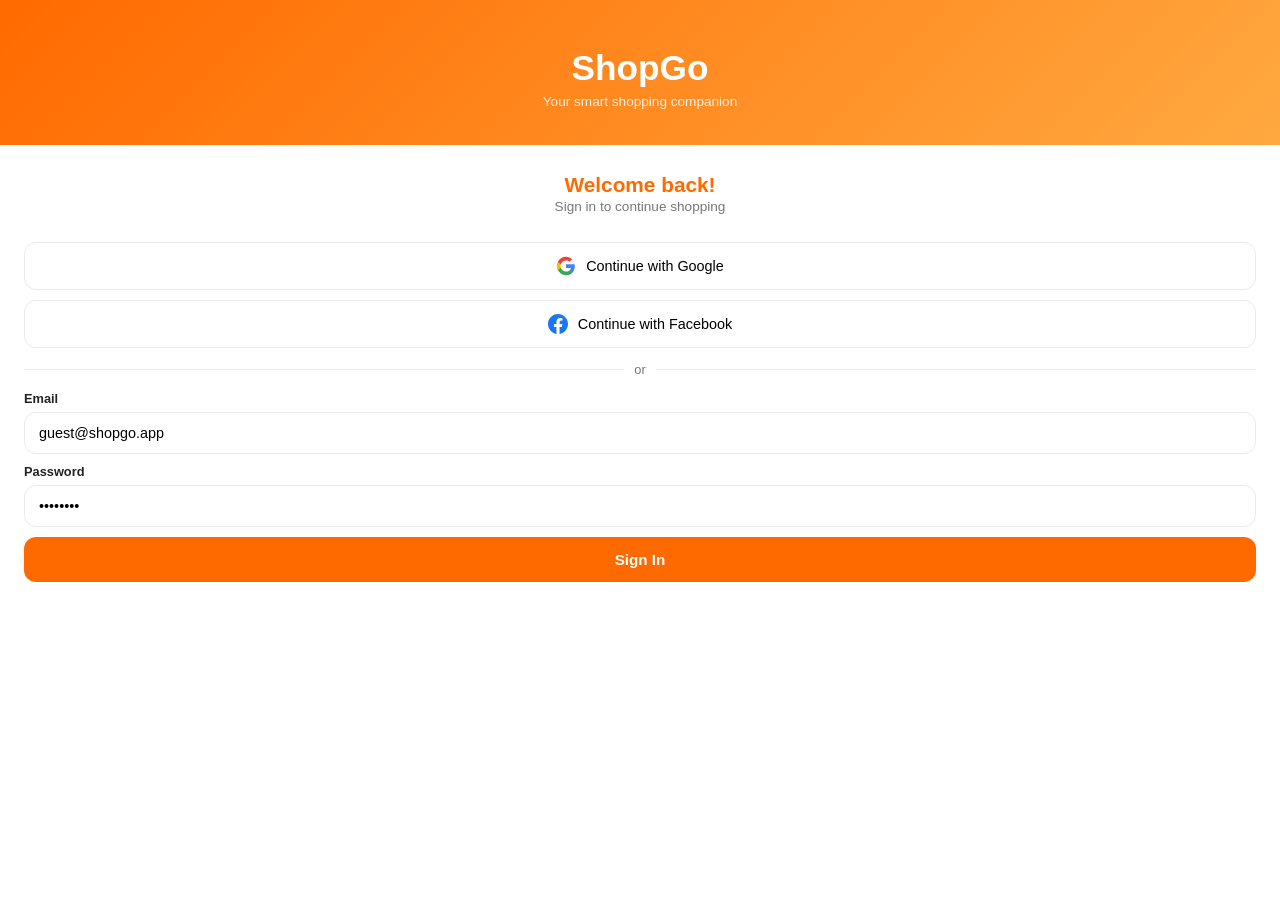
==== index.html @ 04a8b173 "Update index.html" ====
<!DOCTYPE html>
<html lang="en">
<head>
<meta charset="UTF-8"/>
<meta name="viewport" content="width=device-width,initial-scale=1.0,maximum-scale=1.0,user-scalable=no,viewport-fit=cover"/>
<meta name="mobile-web-app-capable" content="yes"/>
<meta name="apple-mobile-web-app-capable" content="yes"/>
<meta name="apple-mobile-web-app-status-bar-style" content="black-translucent"/>
<meta name="apple-mobile-web-app-title" content="ShopGo"/>
<meta name="theme-color" content="#FF6A00"/>
<link rel="manifest" href="manifest.json"/>
<title>ShopGo</title>
<script src="https://cdn.jsdelivr.net/npm/@supabase/supabase-js@2/dist/umd/supabase.min.js"></script>
<script src="config.js"></script>
<style>
:root{--p:#FF6A00;--pd:#e05a00;--s:#FFA940;--bg:#F5F5F5;--card:#fff;--t:#222;--t2:#777;--red:#FF3B30;--bdr:#EAEAEA;--ok:#22C55E}
*{box-sizing:border-box;margin:0;padding:0;-webkit-tap-highlight-color:transparent}
html,body{height:100%;height:100dvh}
body{background:#1a1a1a;display:flex;justify-content:center;align-items:flex-start;font-family:'Poppins',sans-serif}
#app{max-width:430px;width:100%;height:100vh;height:100dvh;background:#fff;display:flex;flex-direction:column;overflow:hidden;flex-shrink:0}
@media(min-width:450px){#app{box-shadow:0 0 60px rgba(0,0,0,.6)}}
.screen{position:absolute;inset:0;display:none;flex-direction:column;overflow-y:auto}
.screen.active{display:flex}
#screen-login{position:absolute;inset:0;z-index:100;display:none;flex-direction:column;overflow-y:auto;background:#fff}
#screen-login.active{display:flex}
#top-nav{background:var(--p);display:flex;align-items:center;padding:0 12px;height:52px;flex-shrink:0;gap:4px}
.tnav-logo{color:#fff;font-weight:700;font-size:1.15rem;margin-right:8px;white-space:nowrap}
.tnav-tabs{display:flex;flex:1;overflow-x:auto;gap:2px;scrollbar-width:none}
.tnav-tabs::-webkit-scrollbar{display:none}
.tnav-tab{color:rgba(255,255,255,.75);background:none;border:none;border-bottom:2px solid transparent;padding:6px 10px;font-size:.78rem;font-family:'Poppins',sans-serif;cursor:pointer;white-space:nowrap;font-weight:500}
.tnav-tab.active{color:#fff;border-bottom:2px solid #fff}
.tnav-cart{background:none;border:none;cursor:pointer;position:relative;padding:4px}
#tnav-badge,#bot-badge{position:absolute;top:-2px;right:-4px;background:var(--red);color:#fff;font-size:.6rem;font-weight:700;border-radius:50%;width:16px;height:16px;display:flex;align-items:center;justify-content:center;pointer-events:none}
#bot-nav{background:#fff;display:flex;border-top:1px solid var(--bdr);flex-shrink:0;padding-bottom:env(safe-area-inset-bottom,0px);z-index:60}
.bnav-item{flex:1;display:flex;flex-direction:column;align-items:center;padding:8px 4px 6px;cursor:pointer;border:none;background:none;position:relative;font-family:'Poppins',sans-serif}
.bnav-item svg{stroke:#aaa;transition:stroke .2s}
.bnav-item span{font-size:.6rem;color:#aaa;margin-top:2px;transition:color .2s}
.bnav-item.active svg{stroke:var(--p)}
.bnav-item.active span{color:var(--p);font-weight:600}
#main-content{flex:1;overflow:hidden;position:relative;min-height:0}
.tab-panel{position:absolute;inset:0;display:none;flex-direction:column;overflow-y:auto;background:var(--bg)}
.tab-panel.active{display:flex}
.scard{background:#fff;padding:16px;margin-bottom:8px}
.sctitle{font-size:.88rem;font-weight:600;margin-bottom:12px;color:var(--t)}
.ifield{width:100%;padding:12px 14px;border:1.5px solid var(--bdr);border-radius:12px;margin-bottom:10px;font-family:'Poppins',sans-serif;font-size:.9rem;outline:none}
.ifield:focus{border-color:var(--p)}
.srow{display:flex;justify-content:space-between;font-size:.9rem;color:var(--t2);margin-bottom:6px}
.bbar{background:#fff;padding:12px 16px;display:flex;gap:10px;border-top:1px solid var(--bdr);flex-shrink:0;margin-top:auto}
.btn{width:100%;padding:14px;border-radius:12px;border:none;font-family:'Poppins',sans-serif;font-weight:600;cursor:pointer;font-size:.95rem}
.bp{background:var(--p);color:#fff}
.bo{background:#fff;color:var(--p);border:1.5px solid var(--p)}
.bs{background:#fff;color:var(--t);border:1px solid var(--bdr)}
.bg{background:none;border:none;color:var(--t2);text-decoration:underline;cursor:pointer;font-family:'Poppins',sans-serif}
.popt{display:flex;align-items:center;gap:12px;padding:13px 14px;border:1.5px solid var(--bdr);border-radius:12px;margin-bottom:8px;cursor:pointer}
.popt.active{border-color:var(--p);background:rgba(255,106,0,.04)}
.pradio{width:20px;height:20px;border:2px solid #ccc;border-radius:50%;flex-shrink:0;display:flex;align-items:center;justify-content:center}
.popt.active .pradio{border-color:var(--p)}
.popt.active .pradio::after{content:'';width:10px;height:10px;background:var(--p);border-radius:50%;display:block}
.popt input{display:none}
#product-list{display:grid;grid-template-columns:1fr 1fr;gap:10px;padding:12px}
.pcard{background:#fff;border-radius:14px;overflow:hidden;cursor:pointer;box-shadow:0 1px 4px rgba(0,0,0,.07)}
.pcard img{width:100%;aspect-ratio:1;object-fit:cover}
.pcard-body{padding:10px}
.pcard-title{font-size:.8rem;font-weight:600;color:var(--t);margin-bottom:4px;line-height:1.3;display:-webkit-box;-webkit-line-clamp:2;-webkit-box-orient:vertical;overflow:hidden}
.pcard-rating{font-size:.72rem;color:var(--t2);margin-bottom:4px}
.pcard-price{font-size:.95rem;font-weight:700;color:var(--p)}
.pcard-oprice{font-size:.75rem;color:var(--t2);text-decoration:line-through}
.cat-tabs{display:flex;gap:8px;padding:10px 12px 4px;overflow-x:auto;scrollbar-width:none;flex-shrink:0}
.cat-tabs::-webkit-scrollbar{display:none}
.ctab{padding:6px 14px;border-radius:20px;border:1.5px solid var(--bdr);background:#fff;font-size:.8rem;font-family:'Poppins',sans-serif;cursor:pointer;white-space:nowrap;color:var(--t2)}
.ctab.active{background:var(--p);color:#fff;border-color:var(--p)}
.search-wrap{padding:12px 12px 4px;flex-shrink:0}
.search-box{display:flex;align-items:center;background:#fff;border:1.5px solid var(--bdr);border-radius:12px;padding:0 12px;gap:8px}
.search-box input{flex:1;border:none;outline:none;padding:11px 0;font-family:'Poppins',sans-serif;font-size:.9rem}
.banner{margin:10px 12px;border-radius:14px;background:linear-gradient(135deg,#FF6A00,#FFA940);padding:18px 20px;color:#fff}
.banner h2{font-size:1.1rem;font-weight:700}
.banner p{font-size:.8rem;opacity:.9;margin-top:4px}
#product-loader{text-align:center;padding:20px;color:var(--t2);font-size:.85rem}
.toast{position:fixed;bottom:80px;left:50%;transform:translateX(-50%);background:#222;color:#fff;padding:10px 20px;border-radius:20px;font-size:.85rem;opacity:0;transition:opacity .3s;pointer-events:none;z-index:999;white-space:nowrap}
.toast.show{opacity:1}
.toast.ok{background:var(--ok)}
.toast.err{background:var(--red)}
@keyframes slideUp{from{transform:translateY(100%)}to{transform:translateY(0)}}
.panel-head{display:flex;align-items:center;padding:14px 16px;background:#fff;border-bottom:1px solid var(--bdr);flex-shrink:0;gap:10px}
.panel-head h2{font-size:1rem;font-weight:700;flex:1}
.back-btn{background:none;border:none;cursor:pointer;padding:4px;display:flex;align-items:center}
.var-chip{padding:6px 14px;border-radius:20px;border:1.5px solid var(--bdr);background:#fff;font-size:.8rem;cursor:pointer;font-family:'Poppins',sans-serif}
.var-chip.active{border-color:var(--p);background:rgba(255,106,0,.08);color:var(--p);font-weight:600}
.qty-ctrl{display:flex;align-items:center;gap:12px}
.qty-btn{width:32px;height:32px;border-radius:50%;border:1.5px solid var(--bdr);background:#fff;font-size:1.1rem;cursor:pointer;display:flex;align-items:center;justify-content:center;font-family:'Poppins',sans-serif}
.cart-item{display:flex;gap:12px;padding:14px 16px;background:#fff;border-bottom:1px solid var(--bdr)}
.cart-item img{width:70px;height:70px;border-radius:10px;object-fit:cover;flex-shrink:0}
.cart-item-info{flex:1}
.cart-item-title{font-size:.85rem;font-weight:600;color:var(--t);margin-bottom:4px}
.cart-item-var{font-size:.75rem;color:var(--t2);margin-bottom:6px}
.cart-item-price{font-size:.9rem;font-weight:700;color:var(--p)}
.cart-item-ctrl{display:flex;align-items:center;gap:8px;margin-top:6px}
.ci-btn{width:26px;height:26px;border-radius:50%;border:1px solid var(--bdr);background:#fff;font-size:.9rem;cursor:pointer;display:flex;align-items:center;justify-content:center}
.ci-qty{font-size:.85rem;font-weight:600;min-width:20px;text-align:center}
.ci-rm{background:none;border:none;color:var(--red);font-size:.75rem;cursor:pointer;margin-left:auto;font-family:'Poppins',sans-serif}
.ai-header{background:linear-gradient(135deg,#7c3aed,#a855f7);padding:20px;color:#fff;margin-bottom:8px}
.ai-header h2{font-size:1.1rem;font-weight:700}
.ai-header p{font-size:.8rem;opacity:.85;margin-top:4px}
.ai-sug{background:#fff;border-radius:12px;padding:14px;margin:0 12px 10px;border:1.5px solid var(--bdr);cursor:pointer}
.ai-sug-label{font-size:.7rem;color:var(--p);font-weight:600;margin-bottom:4px}
.ai-sug-title{font-size:.88rem;font-weight:600;color:var(--t)}
.ai-input-wrap{padding:12px;display:flex;gap:8px;background:#fff;border-top:1px solid var(--bdr);margin-top:auto;flex-shrink:0}
.ai-input-wrap input{flex:1;padding:11px 14px;border:1.5px solid var(--bdr);border-radius:12px;font-family:'Poppins',sans-serif;font-size:.9rem;outline:none}
.ai-input-wrap input:focus{border-color:#7c3aed}
.ai-send{background:#7c3aed;color:#fff;border:none;border-radius:12px;padding:0 18px;cursor:pointer;font-family:'Poppins',sans-serif;font-weight:600}
#ai-reply{margin:0 12px 10px;padding:14px;background:#f3f0ff;border-radius:12px;font-size:.85rem;color:var(--t);line-height:1.6;display:none}
.mfg-item{background:#fff;padding:14px 16px;border-bottom:1px solid var(--bdr);display:flex;align-items:center;gap:12px}
.mfg-avatar{width:44px;height:44px;border-radius:12px;background:linear-gradient(135deg,var(--p),var(--s));display:flex;align-items:center;justify-content:center;color:#fff;font-weight:700;font-size:1rem;flex-shrink:0}
.mfg-name{font-size:.88rem;font-weight:600;color:var(--t)}
.mfg-badge{font-size:.7rem;padding:2px 8px;border-radius:10px;font-weight:600;margin-top:3px;display:inline-block}
.badge-gold{background:#FFF3CD;color:#856404}
.badge-silver{background:#f0f0f0;color:#555}
.world-header{background:linear-gradient(135deg,#1d4ed8,#3b82f6);padding:20px;color:#fff;margin-bottom:8px}
.world-header h2{font-size:1.1rem;font-weight:700}
.world-header p{font-size:.8rem;opacity:.85;margin-top:4px}
.ship-table{width:100%;border-collapse:collapse;font-size:.85rem}
.ship-table th{text-align:left;padding:10px 14px;background:#f9f9f9;color:var(--t2);font-weight:600;border-bottom:1px solid var(--bdr)}
.ship-table td{padding:10px 14px;border-bottom:1px solid var(--bdr);color:var(--t)}
.guar-header{background:linear-gradient(135deg,#15803d,#22c55e);padding:20px;color:#fff;margin-bottom:8px}
.guar-header h2{font-size:1.1rem;font-weight:700}
.guar-header p{font-size:.8rem;opacity:.85;margin-top:4px}
.guar-item{display:flex;align-items:center;gap:14px;padding:14px 16px;background:#fff;border-bottom:1px solid var(--bdr)}
.guar-icon{width:40px;height:40px;border-radius:12px;background:rgba(34,197,94,.12);display:flex;align-items:center;justify-content:center;flex-shrink:0}
.guar-title{font-size:.88rem;font-weight:600;color:var(--t)}
.guar-desc{font-size:.75rem;color:var(--t2);margin-top:2px}
.chat-item{display:flex;align-items:center;gap:12px;padding:14px 16px;background:#fff;border-bottom:1px solid var(--bdr);cursor:pointer}
.chat-avatar{width:44px;height:44px;border-radius:50%;background:linear-gradient(135deg,var(--p),var(--s));display:flex;align-items:center;justify-content:center;color:#fff;font-weight:700;font-size:1rem;flex-shrink:0;position:relative}
.online-dot{position:absolute;bottom:1px;right:1px;width:10px;height:10px;background:var(--ok);border-radius:50%;border:2px solid #fff}
.chat-name{font-size:.88rem;font-weight:600;color:var(--t)}
.chat-preview{font-size:.75rem;color:var(--t2);margin-top:2px}
.profile-top{background:linear-gradient(135deg,var(--p),var(--s));padding:28px 20px 20px;display:flex;flex-direction:column;align-items:center;color:#fff}
.profile-avatar{width:72px;height:72px;border-radius:50%;background:rgba(255,255,255,.25);display:flex;align-items:center;justify-content:center;font-size:2rem;font-weight:700;margin-bottom:10px}
.profile-name{font-size:1.1rem;font-weight:700}
.profile-email{font-size:.8rem;opacity:.85;margin-top:2px}
.profile-badge{background:rgba(255,255,255,.2);padding:3px 12px;border-radius:20px;font-size:.75rem;font-weight:600;margin-top:8px}
.orders-row{display:flex;background:#fff;padding:14px 0;border-bottom:1px solid var(--bdr)}
.order-item{flex:1;display:flex;flex-direction:column;align-items:center;gap:4px;cursor:pointer}
.order-item span{font-size:.7rem;color:var(--t2)}
.menu-item{display:flex;align-items:center;gap:14px;padding:14px 16px;background:#fff;border-bottom:1px solid var(--bdr);cursor:pointer}
.menu-item-label{font-size:.88rem;color:var(--t);flex:1}
.tl-item{display:flex;gap:14px;padding:10px 0}
.tl-dot{width:16px;height:16px;border-radius:50%;background:var(--bdr);flex-shrink:0;margin-top:3px;border:2px solid #ccc}
.tl-dot.done{background:var(--ok);border-color:var(--ok)}
.tl-dot.cur{background:var(--p);border-color:var(--p)}
.tl-line{width:2px;background:var(--bdr);margin:0 7px;flex-shrink:0}
.tl-line.done{background:var(--ok)}
.tl-label{font-size:.85rem;color:var(--t2)}
.tl-label.done{color:var(--t);font-weight:600}
.tl-label.cur{color:var(--p);font-weight:700}
.conf-icon{width:72px;height:72px;border-radius:50%;background:var(--ok);display:flex;align-items:center;justify-content:center;font-size:2rem;color:#fff;margin:0 auto 14px}
.login-logo{font-size:2rem;font-weight:700;color:var(--p);text-align:center;margin-bottom:4px}
.login-sub{text-align:center;color:var(--t2);font-size:.85rem;margin-bottom:28px}
.social-btn{display:flex;align-items:center;justify-content:center;gap:10px;width:100%;padding:13px;border-radius:12px;border:1.5px solid var(--bdr);background:#fff;font-family:'Poppins',sans-serif;font-size:.9rem;cursor:pointer;margin-bottom:10px;font-weight:500}
.divider{display:flex;align-items:center;gap:10px;margin:14px 0;color:var(--t2);font-size:.8rem}
.divider::before,.divider::after{content:'';flex:1;height:1px;background:var(--bdr)}
.forgot{text-align:right;font-size:.78rem;color:var(--p);cursor:pointer;margin-bottom:16px;display:block}
.signup-link{text-align:center;font-size:.82rem;color:var(--t2);margin-top:14px}
.signup-link a{color:var(--p);font-weight:600;cursor:pointer;text-decoration:none}
.detail-img{width:100%;aspect-ratio:1;object-fit:cover;background:#f0f0f0}
.detail-body{padding:14px 16px;background:#fff;margin-bottom:8px}
.detail-price{font-size:1.4rem;font-weight:700;color:var(--p)}
.detail-oprice{font-size:.9rem;color:var(--t2);text-decoration:line-through;margin-left:8px}
.detail-title{font-size:1rem;font-weight:600;color:var(--t);margin:8px 0 4px}
.detail-meta{font-size:.8rem;color:var(--t2)}
.detail-section{padding:14px 16px;background:#fff;margin-bottom:8px}
.detail-section h3{font-size:.88rem;font-weight:600;margin-bottom:10px;color:var(--t)}
.vars-wrap{display:flex;flex-wrap:wrap;gap:8px}
.login-label{font-size:.8rem;font-weight:600;color:var(--t);margin-bottom:6px;display:block}
</style>
</head>
<body>
<div id="app">


<!-- LOGIN SCREEN -->
<div id="screen-login" class="active">
  <div style="background:linear-gradient(135deg,var(--p),var(--s));padding:48px 24px 36px;display:flex;flex-direction:column;align-items:center">
    <div style="font-size:2.2rem;font-weight:700;color:#fff">ShopGo</div>
    <div style="font-size:.85rem;color:rgba(255,255,255,.85);margin-top:6px">Your smart shopping companion</div>
  </div>
  <div style="flex:1;padding:28px 24px 24px">
    <div class="login-logo" style="font-size:1.3rem;margin-bottom:2px">Welcome back!</div>
    <div class="login-sub">Sign in to continue shopping</div>
    <button class="social-btn" onclick="showSocialLogin('Google')" style="display:flex;align-items:center;justify-content:center;gap:10px;width:100%;padding:13px;border-radius:12px;border:1.5px solid var(--bdr);background:#fff;font-family:'Poppins',sans-serif;font-size:.9rem;cursor:pointer;margin-bottom:10px;font-weight:500">
      <svg width="20" height="20" viewBox="0 0 24 24"><path fill="#4285F4" d="M22.56 12.25c0-.78-.07-1.53-.2-2.25H12v4.26h5.92c-.26 1.37-1.04 2.53-2.21 3.31v2.77h3.57c2.08-1.92 3.28-4.74 3.28-8.09z"/><path fill="#34A853" d="M12 23c2.97 0 5.46-.98 7.28-2.66l-3.57-2.77c-.98.66-2.23 1.06-3.71 1.06-2.86 0-5.29-1.93-6.16-4.53H2.18v2.84C3.99 20.53 7.7 23 12 23z"/><path fill="#FBBC05" d="M5.84 14.09c-.22-.66-.35-1.36-.35-2.09s.13-1.43.35-2.09V7.07H2.18C1.43 8.55 1 10.22 1 12s.43 3.45 1.18 4.93l3.66-2.84z"/><path fill="#EA4335" d="M12 5.38c1.62 0 3.06.56 4.21 1.64l3.15-3.15C17.45 2.09 14.97 1 12 1 7.7 1 3.99 3.47 2.18 7.07l3.66 2.84c.87-2.6 3.3-4.53 6.16-4.53z"/></svg>
      Continue with Google
    </button>
    <button class="social-btn" onclick="showSocialLogin('Facebook')" style="display:flex;align-items:center;justify-content:center;gap:10px;width:100%;padding:13px;border-radius:12px;border:1.5px solid var(--bdr);background:#fff;font-family:'Poppins',sans-serif;font-size:.9rem;cursor:pointer;margin-bottom:10px;font-weight:500">
      <svg width="20" height="20" viewBox="0 0 24 24" fill="#1877F2"><path d="M24 12.073c0-6.627-5.373-12-12-12s-12 5.373-12 12c0 5.99 4.388 10.954 10.125 11.854v-8.385H7.078v-3.47h3.047V9.43c0-3.007 1.792-4.669 4.533-4.669 1.312 0 2.686.235 2.686.235v2.953H15.83c-1.491 0-1.956.925-1.956 1.874v2.25h3.328l-.532 3.47h-2.796v8.385C19.612 23.027 24 18.062 24 12.073z"/></svg>
      Continue with Facebook
    </button>
    <div class="divider">or</div>
    <label class="login-label">Email</label>
    <input id="li-email" class="ifield" type="email" placeholder="you@example.com" value="guest@shopgo.app" required/>
    <label class="login-label">Password</label>
    <input id="li-pass" class="ifield" type="password" placeholder="&bull;&bull;&bull;&bull;&bull;&bull;&bull;&bull;" value="password"/>
    <button class="btn bp" onclick="goHome()">Sign In</button>
  </div>
</div>


<!-- TOP NAV -->
<div id="top-nav" style="display:none">
  <span class="tnav-logo">ShopGo</span>
  <div class="tnav-tabs">
    <button class="tnav-tab active" id="tt-home" onclick="setTopTab('home',this)">Products</button>
    <button class="tnav-tab" id="tt-ai" onclick="setTopTab('ai',this)">AI Mode</button>
    <button class="tnav-tab" id="tt-mfg" onclick="setTopTab('mfg',this)">Manufacturers</button>
    <button class="tnav-tab" id="tt-world" onclick="setTopTab('world',this)">Worldwide</button>
  </div>
  <button class="tnav-cart" onclick="switchPanel('cart')">
    <svg width="24" height="24" viewBox="0 0 24 24" fill="none" stroke="#fff" stroke-width="2" stroke-linecap="round" stroke-linejoin="round"><circle cx="9" cy="21" r="1"/><circle cx="20" cy="21" r="1"/><path d="M1 1h4l2.68 13.39a2 2 0 0 0 2 1.61h9.72a2 2 0 0 0 2-1.61L23 6H6"/></svg>
    <span id="tnav-badge" style="display:none">0</span>
  </button>
</div>

<!-- MAIN CONTENT -->
<div id="main-content" style="display:none">

<!-- TAB HOME -->
<div id="tab-home" class="tab-panel active">
  <div class="search-wrap">
    <div class="search-box">
      <svg width="18" height="18" viewBox="0 0 24 24" fill="none" stroke="#aaa" stroke-width="2" stroke-linecap="round" stroke-linejoin="round"><circle cx="11" cy="11" r="8"/><line x1="21" y1="21" x2="16.65" y2="16.65"/></svg>
      <input id="search-input" type="text" placeholder="Search products..."/>
    </div>
  </div>
  <div class="banner"><h2>Up to 30% off on top picks</h2><p>Limited time deals — shop now before they're gone!</p></div>
  <div id="cat-tabs" class="cat-tabs"></div>
  <div id="product-list"></div>
  <div id="product-loader" style="display:none">Loading...</div>
</div>

<!-- TAB AI -->
<div id="tab-ai" class="tab-panel">
  <div class="ai-header"><h2>ShopGo AI Assistant</h2><p>Get personalized product recommendations powered by AI</p></div>
  <div style="padding:0 0 4px">
    <div class="ai-sug" onclick="aiSuggest('yoga')"><div class="ai-sug-label">Best Value Pick</div><div class="ai-sug-title">Yoga Mat Pro &mdash; &#8369;550</div></div>
    <div class="ai-sug" onclick="aiSuggest('earbuds')"><div class="ai-sug-label">Trending</div><div class="ai-sug-title">Wireless Earbuds &mdash; &#8369;899</div></div>
    <div class="ai-sug" onclick="aiSuggest('watch')"><div class="ai-sug-label">Price Drop</div><div class="ai-sug-title">Fitness Smartwatch &mdash; &#8369;2,499</div></div>
  </div>
  <div id="ai-reply"></div>
  <div class="ai-input-wrap">
    <input id="ai-input" type="text" placeholder="Ask me anything about products..."/>
    <button class="ai-send" onclick="aiAsk()">Send</button>
  </div>
</div>


<!-- TAB MANUFACTURERS -->
<div id="tab-mfg" class="tab-panel">
  <div style="padding:16px;background:#fff;border-bottom:1px solid var(--bdr)"><div style="font-size:1rem;font-weight:700;color:var(--t)">Verified Suppliers</div><div style="font-size:.8rem;color:var(--t2);margin-top:2px">Trusted manufacturers on ShopGo</div></div>
  <div class="mfg-item"><div class="mfg-avatar">P</div><div><div class="mfg-name">PhilSports Manufacturing</div><span class="mfg-badge badge-gold">&#9733; Gold Supplier</span></div></div>
  <div class="mfg-item"><div class="mfg-avatar">T</div><div><div class="mfg-name">TechGadgets Co</div><span class="mfg-badge badge-silver">&#9733; Silver Supplier</span></div></div>
  <div class="mfg-item"><div class="mfg-avatar">L</div><div><div class="mfg-name">LifeStyle Finds PH</div><span class="mfg-badge badge-gold">&#9733; Gold Supplier</span></div></div>
  <div class="mfg-item"><div class="mfg-avatar">F</div><div><div class="mfg-name">FitWear Industries</div><span class="mfg-badge badge-silver">&#9733; Silver Supplier</span></div></div>
  <div style="padding:16px"><button class="btn bo" onclick="toast('Supplier application coming soon','ok')">Apply as Supplier</button></div>
</div>

<!-- TAB WORLDWIDE -->
<div id="tab-world" class="tab-panel">
  <div class="world-header"><h2>Global Shipping Available</h2><p>We ship to over 50 countries worldwide</p></div>
  <div class="scard">
    <div class="sctitle">Shipping Destinations</div>
    <table class="ship-table">
      <thead><tr><th>Destination</th><th>Shipping Fee</th></tr></thead>
      <tbody>
        <tr><td>&#127477;&#127469; Philippines</td><td style="color:var(--ok);font-weight:600">Free</td></tr>
        <tr><td>&#127480;&#127468; Singapore</td><td>&#8369;250</td></tr>
        <tr><td>&#127482;&#127480; United States</td><td>&#8369;800</td></tr>
        <tr><td>&#127462;&#127482; Australia</td><td>&#8369;600</td></tr>
      </tbody>
    </table>
  </div>
  <div class="scard">
    <div class="sctitle">Track International Order</div>
    <input class="ifield" type="text" placeholder="Enter tracking number..."/>
    <button class="btn bp" onclick="toast('Tracking feature coming soon','ok')">Track Order</button>
  </div>
</div>

<!-- TAB GUARANTEED -->
<div id="tab-guaranteed" class="tab-panel">
  <div class="guar-header"><h2>ShopGo Buyer Guarantee</h2><p>Shop with confidence &mdash; we've got you covered</p></div>
  <div class="guar-item"><div class="guar-icon"><svg width="22" height="22" viewBox="0 0 24 24" fill="none" stroke="var(--ok)" stroke-width="2" stroke-linecap="round" stroke-linejoin="round"><path d="M12 22s8-4 8-10V5l-8-3-8 3v7c0 6 8 10 8 10z"/></svg></div><div><div class="guar-title">Secure Payment</div><div class="guar-desc">All transactions are encrypted and protected</div></div></div>
  <div class="guar-item"><div class="guar-icon"><svg width="22" height="22" viewBox="0 0 24 24" fill="none" stroke="var(--ok)" stroke-width="2" stroke-linecap="round" stroke-linejoin="round"><rect x="1" y="3" width="15" height="13"/><polygon points="16 8 20 8 23 11 23 16 16 16 16 8"/><circle cx="5.5" cy="18.5" r="2.5"/><circle cx="18.5" cy="18.5" r="2.5"/></svg></div><div><div class="guar-title">On-Time Delivery</div><div class="guar-desc">Get your orders delivered on schedule</div></div></div>
  <div class="guar-item"><div class="guar-icon"><svg width="22" height="22" viewBox="0 0 24 24" fill="none" stroke="var(--ok)" stroke-width="2" stroke-linecap="round" stroke-linejoin="round"><polyline points="1 4 1 10 7 10"/><path d="M3.51 15a9 9 0 1 0 .49-4.95"/></svg></div><div><div class="guar-title">Easy Returns</div><div class="guar-desc">Hassle-free returns within 7 days</div></div></div>
  <div class="guar-item"><div class="guar-icon"><svg width="22" height="22" viewBox="0 0 24 24" fill="none" stroke="var(--ok)" stroke-width="2" stroke-linecap="round" stroke-linejoin="round"><path d="M21 15a2 2 0 0 1-2 2H7l-4 4V5a2 2 0 0 1 2-2h14a2 2 0 0 1 2 2z"/></svg></div><div><div class="guar-title">24/7 Support</div><div class="guar-desc">Our team is always here to help you</div></div></div>
</div>


<!-- TAB MESSENGER -->
<div id="tab-messenger" class="tab-panel">
  <div style="padding:16px;background:#fff;border-bottom:1px solid var(--bdr);display:flex;align-items:center;justify-content:space-between"><div style="font-size:1rem;font-weight:700;color:var(--t)">Messages</div></div>
  <div class="chat-item"><div class="chat-avatar">S</div><div><div class="chat-name">ShopGo Support</div><div class="chat-preview">How can we help you today?</div></div></div>
  <div class="chat-item"><div class="chat-avatar" style="background:linear-gradient(135deg,#1d4ed8,#3b82f6)">T<span class="online-dot"></span></div><div><div class="chat-name">TechGadgets Co</div><div class="chat-preview">Your order has been packed!</div></div></div>
  <div class="chat-item"><div class="chat-avatar" style="background:linear-gradient(135deg,#15803d,#22c55e)">L</div><div><div class="chat-name">LifeStyle Finds PH</div><div class="chat-preview">Thanks for your purchase!</div></div></div>
  <div class="chat-item"><div class="chat-avatar" style="background:linear-gradient(135deg,#7c3aed,#a855f7)">P</div><div><div class="chat-name">PhilSports Mfg</div><div class="chat-preview">New arrivals this week!</div></div></div>
  <div style="padding:16px"><button class="btn bo" onclick="toast('New message coming soon','ok')">+ New Message</button></div>
</div>


<!-- TAB PROFILE -->
<div id="tab-profile" class="tab-panel">
  <div class="profile-top">
    <div class="profile-avatar">G</div>
    <div class="profile-name">Guest User</div>
    <div class="profile-email">guest@shopgo.app</div>
    <div class="profile-badge">Free Member</div>
  </div>
  <div class="orders-row">
    <div class="order-item"><svg width="24" height="24" viewBox="0 0 24 24" fill="none" stroke="var(--p)" stroke-width="2" stroke-linecap="round" stroke-linejoin="round"><rect x="1" y="4" width="22" height="16" rx="2" ry="2"/><line x1="1" y1="10" x2="23" y2="10"/></svg><span>To Pay</span></div>
    <div class="order-item"><svg width="24" height="24" viewBox="0 0 24 24" fill="none" stroke="var(--p)" stroke-width="2" stroke-linecap="round" stroke-linejoin="round"><rect x="1" y="3" width="15" height="13"/><polygon points="16 8 20 8 23 11 23 16 16 16 16 8"/><circle cx="5.5" cy="18.5" r="2.5"/><circle cx="18.5" cy="18.5" r="2.5"/></svg><span>To Ship</span></div>
    <div class="order-item"><svg width="24" height="24" viewBox="0 0 24 24" fill="none" stroke="var(--p)" stroke-width="2" stroke-linecap="round" stroke-linejoin="round"><path d="M20 7H4a2 2 0 0 0-2 2v6a2 2 0 0 0 2 2h16a2 2 0 0 0 2-2V9a2 2 0 0 0-2-2z"/><path d="M16 21V5a2 2 0 0 0-2-2h-4a2 2 0 0 0-2 2v16"/></svg><span>To Receive</span></div>
    <div class="order-item"><svg width="24" height="24" viewBox="0 0 24 24" fill="none" stroke="var(--p)" stroke-width="2" stroke-linecap="round" stroke-linejoin="round"><polygon points="12 2 15.09 8.26 22 9.27 17 14.14 18.18 21.02 12 17.77 5.82 21.02 7 14.14 2 9.27 8.91 8.26 12 2"/></svg><span>To Review</span></div>
  </div>
  <div class="menu-item" onclick="toast('Wishlist coming soon','ok')"><svg width="20" height="20" viewBox="0 0 24 24" fill="none" stroke="var(--t2)" stroke-width="2" stroke-linecap="round" stroke-linejoin="round"><path d="M20.84 4.61a5.5 5.5 0 0 0-7.78 0L12 5.67l-1.06-1.06a5.5 5.5 0 0 0-7.78 7.78l1.06 1.06L12 21.23l7.78-7.78 1.06-1.06a5.5 5.5 0 0 0 0-7.78z"/></svg><span class="menu-item-label">Wishlist</span><svg width="16" height="16" viewBox="0 0 24 24" fill="none" stroke="#ccc" stroke-width="2"><polyline points="9 18 15 12 9 6"/></svg></div>
  <div class="menu-item" onclick="toast('Vouchers coming soon','ok')"><svg width="20" height="20" viewBox="0 0 24 24" fill="none" stroke="var(--t2)" stroke-width="2" stroke-linecap="round" stroke-linejoin="round"><path d="M20 12v10H4V12"/><path d="M22 7H2v5h20V7z"/><path d="M12 22V7"/><path d="M12 7H7.5a2.5 2.5 0 0 1 0-5C11 2 12 7 12 7z"/><path d="M12 7h4.5a2.5 2.5 0 0 0 0-5C13 2 12 7 12 7z"/></svg><span class="menu-item-label">Vouchers</span><svg width="16" height="16" viewBox="0 0 24 24" fill="none" stroke="#ccc" stroke-width="2"><polyline points="9 18 15 12 9 6"/></svg></div>
  <div class="menu-item" onclick="toast('Addresses coming soon','ok')"><svg width="20" height="20" viewBox="0 0 24 24" fill="none" stroke="var(--t2)" stroke-width="2" stroke-linecap="round" stroke-linejoin="round"><path d="M21 10c0 7-9 13-9 13s-9-6-9-13a9 9 0 0 1 18 0z"/><circle cx="12" cy="10" r="3"/></svg><span class="menu-item-label">Saved Addresses</span><svg width="16" height="16" viewBox="0 0 24 24" fill="none" stroke="#ccc" stroke-width="2"><polyline points="9 18 15 12 9 6"/></svg></div>
  <div class="menu-item" onclick="toast('Settings coming soon','ok')"><svg width="20" height="20" viewBox="0 0 24 24" fill="none" stroke="var(--t2)" stroke-width="2" stroke-linecap="round" stroke-linejoin="round"><circle cx="12" cy="12" r="3"/><path d="M19.4 15a1.65 1.65 0 0 0 .33 1.82l.06.06a2 2 0 0 1-2.83 2.83l-.06-.06a1.65 1.65 0 0 0-1.82-.33 1.65 1.65 0 0 0-1 1.51V21a2 2 0 0 1-4 0v-.09A1.65 1.65 0 0 0 9 19.4a1.65 1.65 0 0 0-1.82.33l-.06.06a2 2 0 0 1-2.83-2.83l.06-.06A1.65 1.65 0 0 0 4.68 15a1.65 1.65 0 0 0-1.51-1H3a2 2 0 0 1 0-4h.09A1.65 1.65 0 0 0 4.6 9a1.65 1.65 0 0 0-.33-1.82l-.06-.06a2 2 0 0 1 2.83-2.83l.06.06A1.65 1.65 0 0 0 9 4.68a1.65 1.65 0 0 0 1-1.51V3a2 2 0 0 1 4 0v.09a1.65 1.65 0 0 0 1 1.51 1.65 1.65 0 0 0 1.82-.33l.06-.06a2 2 0 0 1 2.83 2.83l-.06.06A1.65 1.65 0 0 0 19.4 9a1.65 1.65 0 0 0 1.51 1H21a2 2 0 0 1 0 4h-.09a1.65 1.65 0 0 0-1.51 1z"/></svg><span class="menu-item-label">Settings</span><svg width="16" height="16" viewBox="0 0 24 24" fill="none" stroke="#ccc" stroke-width="2"><polyline points="9 18 15 12 9 6"/></svg></div>
  <div style="padding:16px;display:flex;flex-direction:column;gap:10px">
    <button class="btn bp" id="install-btn" onclick="installApp()" style="display:none">&#128187; Install ShopGo App</button>
    <button class="btn bs" onclick="signOut()">Sign Out</button>
  </div>
</div>


<!-- TAB DETAIL -->
<div id="tab-detail" class="tab-panel">
  <div class="panel-head">
    <button class="back-btn" onclick="switchPanel('home')"><svg width="22" height="22" viewBox="0 0 24 24" fill="none" stroke="var(--t)" stroke-width="2" stroke-linecap="round" stroke-linejoin="round"><polyline points="15 18 9 12 15 6"/></svg></button>
    <h2>Product Details</h2>
    <button class="tnav-cart" onclick="switchPanel('cart')" style="margin-left:auto">
      <svg width="22" height="22" viewBox="0 0 24 24" fill="none" stroke="var(--t)" stroke-width="2" stroke-linecap="round" stroke-linejoin="round"><circle cx="9" cy="21" r="1"/><circle cx="20" cy="21" r="1"/><path d="M1 1h4l2.68 13.39a2 2 0 0 0 2 1.61h9.72a2 2 0 0 0 2-1.61L23 6H6"/></svg>
      <span id="badge-detail" style="display:none">0</span>
    </button>
  </div>
  <img id="d-img" class="detail-img" src="" alt="Product"/>
  <div class="detail-body">
    <div><span id="d-price" class="detail-price"></span><span id="d-oprice" class="detail-oprice"></span></div>
    <div id="d-title" class="detail-title"></div>
    <div class="detail-meta"><span id="d-rating"></span> &nbsp;|&nbsp; <span id="d-sold"></span> sold</div>
  </div>
  <div class="detail-section"><h3>Variation</h3><div id="d-vars" class="vars-wrap"></div></div>
  <div class="detail-section">
    <h3>Quantity</h3>
    <div class="qty-ctrl">
      <button class="qty-btn" onclick="dqty(-1)">&#8722;</button>
      <span id="d-qty" style="font-size:1rem;font-weight:600;min-width:24px;text-align:center">1</span>
      <button class="qty-btn" onclick="dqty(1)">+</button>
    </div>
  </div>
  <div class="detail-section"><h3>Description</h3><div id="d-desc" style="font-size:.85rem;color:var(--t2);line-height:1.7"></div></div>
  <div class="bbar">
    <button class="btn bo" style="flex:1" onclick="atc(false)">Add to Cart</button>
    <button class="btn bp" style="flex:1" onclick="atc(true)">Buy Now</button>
  </div>
</div>

<!-- TAB CART -->
<div id="tab-cart" class="tab-panel">
  <div class="panel-head">
    <button class="back-btn" onclick="switchPanel('home')"><svg width="22" height="22" viewBox="0 0 24 24" fill="none" stroke="var(--t)" stroke-width="2" stroke-linecap="round" stroke-linejoin="round"><polyline points="15 18 9 12 15 6"/></svg></button>
    <h2>My Cart</h2>
  </div>
  <div id="cart-list" style="flex:1"></div>
  <div class="bbar" style="flex-direction:column;gap:6px">
    <div style="display:flex;justify-content:space-between;width:100%;font-size:.9rem"><span style="color:var(--t2)">Subtotal</span><span id="cart-sub" style="font-weight:700;color:var(--p)">&#8369;0</span></div>
    <button class="btn bp" onclick="goCheckout()">Proceed to Checkout</button>
  </div>
</div>


<!-- TAB CHECKOUT -->
<div id="tab-checkout" class="tab-panel">
  <div class="panel-head">
    <button class="back-btn" onclick="switchPanel('cart')"><svg width="22" height="22" viewBox="0 0 24 24" fill="none" stroke="var(--t)" stroke-width="2" stroke-linecap="round" stroke-linejoin="round"><polyline points="15 18 9 12 15 6"/></svg></button>
    <h2>Checkout</h2>
  </div>
  <div style="padding:12px">
    <div class="scard" style="border-radius:14px;margin-bottom:10px">
      <div class="sctitle">Shipping Information</div>
      <input id="co-name" class="ifield" type="text" placeholder="Full Name" value="Guest User"/>
      <input id="co-addr" class="ifield" type="text" placeholder="House/Unit No., Street, Barangay, City *" value=""/>
      <input id="co-phone" class="ifield" type="tel" placeholder="Phone Number" value="+63 912 345 6789"/>
    </div>
    <div class="scard" style="border-radius:14px;margin-bottom:10px">
      <div class="sctitle">Order Items</div>
      <div id="co-items"></div>
    </div>
    <div class="scard" style="border-radius:14px;margin-bottom:10px">
      <div class="sctitle">Payment Method</div>
      <div class="popt active" onclick="selPay(this)"><div class="pradio"></div><div><div style="font-size:.88rem;font-weight:600">GCash</div><div style="font-size:.75rem;color:var(--t2)">Pay via GCash e-wallet</div></div></div>
      <div class="popt" onclick="selPay(this)"><div class="pradio"></div><div><div style="font-size:.88rem;font-weight:600">Maya</div><div style="font-size:.75rem;color:var(--t2)">Pay via Maya e-wallet</div></div></div>
      <div class="popt" onclick="selPay(this)"><div class="pradio"></div><div><div style="font-size:.88rem;font-weight:600">Credit / Debit Card</div><div style="font-size:.75rem;color:var(--t2)">Visa, Mastercard, JCB</div></div></div>
      <div class="popt" onclick="selPay(this)"><div class="pradio"></div><div><div style="font-size:.88rem;font-weight:600">Cash on Delivery</div><div style="font-size:.75rem;color:var(--t2)">Pay when you receive</div></div></div>
    </div>
    <div class="scard" style="border-radius:14px;margin-bottom:10px">
      <div class="sctitle">Order Summary</div>
      <div class="srow"><span>Subtotal</span><span id="co-sub">&#8369;0</span></div>
      <div class="srow"><span>Shipping</span><span id="co-ship">&#8369;120</span></div>
      <div class="srow"><span>Discount</span><span id="co-disc" style="color:var(--ok)">-&#8369;0</span></div>
      <div style="height:1px;background:var(--bdr);margin:10px 0"></div>
      <div class="srow" style="font-weight:700;color:var(--t);font-size:1rem"><span>Total</span><span id="co-total">&#8369;0</span></div>
    </div>
  </div>
  <div class="bbar"><button id="order-btn" class="btn bp" onclick="placeOrder()">Place Order</button></div>
</div>


<!-- TAB CONFIRMATION -->
<div id="tab-confirmation" class="tab-panel">
  <div style="flex:1;display:flex;flex-direction:column;align-items:center;justify-content:center;padding:32px 24px;text-align:center">
    <div class="conf-icon">&#10003;</div>
    <h2 style="font-size:1.4rem;font-weight:700;color:var(--t);margin-bottom:8px">Order Placed!</h2>
    <p style="font-size:.85rem;color:var(--t2);margin-bottom:24px">Your order has been successfully placed. We'll notify you once it's confirmed.</p>
    <div class="scard" style="width:100%;border-radius:14px;text-align:left;margin-bottom:16px">
      <div class="sctitle">Order Details</div>
      <div class="srow"><span>Order ID</span><span id="cf-id" style="font-weight:600;color:var(--t)"></span></div>
      <div class="srow"><span>Date</span><span id="cf-date"></span></div>
      <div class="srow"><span>Payment</span><span id="cf-pay"></span></div>
      <div class="srow"><span>Total</span><span id="cf-total" style="font-weight:700;color:var(--p)"></span></div>
    </div>
    <button class="btn bp" style="margin-bottom:10px;width:100%" onclick="switchPanel('tracking')">Track My Order</button>
    <button class="btn bs" style="width:100%" onclick="switchPanel('home')">Continue Shopping</button>
  </div>
</div>

<!-- TAB TRACKING -->
<div id="tab-tracking" class="tab-panel">
  <div class="panel-head">
    <button class="back-btn" onclick="switchPanel('home')"><svg width="22" height="22" viewBox="0 0 24 24" fill="none" stroke="var(--t)" stroke-width="2" stroke-linecap="round" stroke-linejoin="round"><polyline points="15 18 9 12 15 6"/></svg></button>
    <h2>Order Tracking</h2>
  </div>
  <div style="padding:12px">
    <div class="scard" style="border-radius:14px;margin-bottom:10px">
      <div style="display:flex;justify-content:space-between;align-items:center;margin-bottom:10px">
        <div style="font-size:.88rem;font-weight:600;color:var(--t)" id="tr-num"></div>
        <div id="tr-badge" style="font-size:.72rem;padding:3px 10px;border-radius:20px;background:rgba(255,106,0,.1);color:var(--p);font-weight:600"></div>
      </div>
      <div class="srow"><span>Date</span><span id="tr-date"></span></div>
      <div class="srow"><span>Payment</span><span id="tr-pay"></span></div>
      <div class="srow"><span>Total</span><span id="tr-total" style="font-weight:700;color:var(--p)"></span></div>
      <div class="srow"><span>Address</span><span id="tr-addr" style="text-align:right;max-width:60%"></span></div>
    </div>
    <div class="scard" style="border-radius:14px;margin-bottom:10px">
      <div class="sctitle">Tracking Timeline</div>
      <div id="tr-timeline"></div>
    </div>
    <div class="scard" style="border-radius:14px;margin-bottom:10px">
      <div class="sctitle">Items</div>
      <div id="tr-items"></div>
    </div>
    <button class="btn bs" onclick="switchPanel('home')">Back to Home</button>
  </div>
</div>

</div><!-- end main-content -->


<!-- BOTTOM NAV -->
<div id="bot-nav" style="display:none">
  <button class="bnav-item active" id="bn-home" onclick="switchBot('home')">
    <svg width="22" height="22" viewBox="0 0 24 24" fill="none" stroke="#aaa" stroke-width="2" stroke-linecap="round" stroke-linejoin="round"><path d="M3 9l9-7 9 7v11a2 2 0 0 1-2 2H5a2 2 0 0 1-2-2z"/><polyline points="9 22 9 12 15 12 15 22"/></svg>
    <span>Home</span>
  </button>
  <button class="bnav-item" id="bn-guaranteed" onclick="switchBot('guaranteed')">
    <svg width="22" height="22" viewBox="0 0 24 24" fill="none" stroke="#aaa" stroke-width="2" stroke-linecap="round" stroke-linejoin="round"><path d="M12 22s8-4 8-10V5l-8-3-8 3v7c0 6 8 10 8 10z"/></svg>
    <span>Guaranteed</span>
  </button>
  <button class="bnav-item" id="bn-messenger" onclick="switchBot('messenger')">
    <svg width="22" height="22" viewBox="0 0 24 24" fill="none" stroke="#aaa" stroke-width="2" stroke-linecap="round" stroke-linejoin="round"><path d="M21 15a2 2 0 0 1-2 2H7l-4 4V5a2 2 0 0 1 2-2h14a2 2 0 0 1 2 2z"/></svg>
    <span>Messages</span>
  </button>
  <button class="bnav-item" id="bn-cart" onclick="switchBot('cart')" style="position:relative">
    <svg width="22" height="22" viewBox="0 0 24 24" fill="none" stroke="#aaa" stroke-width="2" stroke-linecap="round" stroke-linejoin="round"><circle cx="9" cy="21" r="1"/><circle cx="20" cy="21" r="1"/><path d="M1 1h4l2.68 13.39a2 2 0 0 0 2 1.61h9.72a2 2 0 0 0 2-1.61L23 6H6"/></svg>
    <span id="bot-badge" style="display:none">0</span>
    <span>Cart</span>
  </button>
  <button class="bnav-item" id="bn-profile" onclick="switchBot('profile')">
    <svg width="22" height="22" viewBox="0 0 24 24" fill="none" stroke="#aaa" stroke-width="2" stroke-linecap="round" stroke-linejoin="round"><path d="M20 21v-2a4 4 0 0 0-4-4H8a4 4 0 0 0-4 4v2"/><circle cx="12" cy="7" r="4"/></svg>
    <span>My Profile</span>
  </button>
</div>

<!-- TOAST -->
<div id="toast" class="toast"></div>

<!-- SOCIAL LOGIN MODAL -->
<div id="social-modal" style="display:none;position:fixed;inset:0;z-index:200;background:rgba(0,0,0,.5);align-items:flex-end;justify-content:center">
  <div style="background:#fff;width:100%;max-width:430px;border-radius:20px 20px 0 0;padding:24px 20px 32px;animation:slideUp .25s ease">
    <div style="display:flex;align-items:center;justify-content:space-between;margin-bottom:20px">
      <div>
        <div id="modal-title" style="font-size:1rem;font-weight:700;color:#222"></div>
        <div style="font-size:.8rem;color:#777;margin-top:2px">Enter your credentials to continue</div>
      </div>
      <button onclick="closeSocialModal()" style="background:none;border:none;cursor:pointer;font-size:1.4rem;color:#aaa;line-height:1">&times;</button>
    </div>
    <label style="font-size:.82rem;font-weight:600;color:#222;display:block;margin-bottom:6px">Email</label>
    <input id="modal-email" class="ifield" type="email" placeholder="you@example.com" style="margin-bottom:14px">
    <label style="font-size:.82rem;font-weight:600;color:#222;display:block;margin-bottom:6px">Password</label>
    <input id="modal-pass" class="ifield" type="password" placeholder="Enter your password" style="margin-bottom:20px">
    <button id="modal-btn" class="btn bp" onclick="submitSocialLogin()">Sign In</button>
  </div>
</div>


<script>
var PRODS = [
  {id:1,title:'Pro Edge Paddle',price:1427,oprice:1585,cat:'Sports',rating:4.7,sold:826,
   img:'https://images.unsplash.com/photo-1517649763962-0c623066013b?q=80&w=800&auto=format&fit=crop',
   vars:['Black','Blue','Red'],
   desc:'High-performance paddle designed for competitive play. Lightweight carbon fiber construction with superior grip and control.'},
  {id:2,title:'Travel Bottle Set',price:399,oprice:499,cat:'Lifestyle',rating:4.6,sold:234,
   img:'https://images.unsplash.com/photo-1523362628745-0c100150b504?q=80&w=800&auto=format&fit=crop',
   vars:['White','Green','Gray'],
   desc:'Eco-friendly travel bottle set made from BPA-free materials. Perfect for on-the-go hydration with leak-proof lids.'},
  {id:3,title:'Wireless Earbuds',price:899,oprice:1099,cat:'Gadgets',rating:4.8,sold:512,
   img:'https://images.unsplash.com/photo-1606220588913-b3aacb4d2f46?q=80&w=800&auto=format&fit=crop',
   vars:['Black','White'],
   desc:'Premium wireless earbuds with active noise cancellation, 24-hour battery life, and crystal-clear audio quality.'},
  {id:4,title:'Sports Backpack',price:750,oprice:950,cat:'Sports',rating:4.6,sold:389,
   img:'https://images.unsplash.com/photo-1553062407-98eeb64c6a62?q=80&w=800&auto=format&fit=crop',
   vars:['Black','Navy','Olive'],
   desc:'Durable sports backpack with multiple compartments, padded laptop sleeve, and water-resistant exterior.'},
  {id:5,title:'Fitness Smartwatch',price:2499,oprice:2999,cat:'Gadgets',rating:4.7,sold:1204,
   img:'https://images.unsplash.com/photo-1523275335684-37898b6baf30?q=80&w=800&auto=format&fit=crop',
   vars:['Black','Silver','Rose Gold'],
   desc:'Advanced fitness smartwatch with heart rate monitoring, GPS tracking, sleep analysis, and 7-day battery life.'},
  {id:6,title:'Yoga Mat Pro',price:550,oprice:699,cat:'Sports',rating:4.8,sold:2100,
   img:'https://images.unsplash.com/photo-1601925260368-ae2f83cf8b7f?q=80&w=800&auto=format&fit=crop',
   vars:['Purple','Blue','Black'],
   desc:'Professional-grade yoga mat with extra thickness for joint support, non-slip surface, and carrying strap included.'},
  {id:7,title:'Running Shoes',price:1899,oprice:2299,cat:'Sports',rating:4.7,sold:643,
   img:'https://images.unsplash.com/photo-1542291026-7eec264c27ff?q=80&w=800&auto=format&fit=crop',
   vars:['White/Red','Black/White','Blue/Gray'],
   desc:'Lightweight running shoes with responsive cushioning, breathable mesh upper, and durable rubber outsole.'},
  {id:8,title:'Mechanical Keyboard',price:1299,oprice:1599,cat:'Gadgets',rating:4.6,sold:318,
   img:'https://images.unsplash.com/photo-1587829741301-dc798b83add3?q=80&w=800&auto=format&fit=crop',
   vars:['Black','White','Gray'],
   desc:'Compact TKL mechanical keyboard with tactile switches, RGB backlight, and USB-C connection.'},
  {id:9,title:'Insulated Tumbler',price:449,oprice:599,cat:'Lifestyle',rating:4.7,sold:1560,
   img:'https://images.unsplash.com/photo-1514228742587-6b1558fcca3d?q=80&w=800&auto=format&fit=crop',
   vars:['Black','White','Sage Green','Blush Pink'],
   desc:'Double-wall vacuum insulated tumbler keeps drinks cold 24hrs or hot 12hrs. Leak-proof lid included.'},
  {id:10,title:'Resistance Bands Set',price:299,oprice:399,cat:'Sports',rating:4.5,sold:2890,
   img:'https://images.unsplash.com/photo-1598289431512-b97b0917affc?q=80&w=800&auto=format&fit=crop',
   vars:['5-piece Set','3-piece Set'],
   desc:'Set of 5 resistance bands with varying tension levels. Perfect for home workouts, stretching, and rehab.'},
  {id:11,title:'Portable Bluetooth Speaker',price:799,oprice:999,cat:'Gadgets',rating:4.6,sold:724,
   img:'https://images.unsplash.com/photo-1608043152269-423dbba4e7e1?q=80&w=800&auto=format&fit=crop',
   vars:['Black','Blue','Red'],
   desc:'360-degree surround sound, IPX7 waterproof, 12-hour playtime. Perfect for outdoor adventures.'},
  {id:12,title:'Minimalist Wallet',price:349,oprice:449,cat:'Lifestyle',rating:4.5,sold:987,
   img:'https://images.unsplash.com/photo-1627123424574-724758594e93?q=80&w=800&auto=format&fit=crop',
   vars:['Brown','Black','Tan'],
   desc:'Slim genuine leather wallet with RFID blocking, 6 card slots, and a cash compartment.'},
  {id:13,title:'Laptop Stand',price:599,oprice:799,cat:'Gadgets',rating:4.8,sold:1102,
   img:'https://images.unsplash.com/photo-1593642632559-0c6d3fc62b89?q=80&w=800&auto=format&fit=crop',
   vars:['Silver','Black'],
   desc:'Adjustable aluminum laptop stand with 6 height levels, foldable design, and non-slip pads.'},
  {id:14,title:'Jump Rope Pro',price:249,oprice:349,cat:'Sports',rating:4.6,sold:3200,
   img:'https://images.unsplash.com/photo-1434682881908-b43d0467b798?q=80&w=800&auto=format&fit=crop',
   vars:['Black','Red','Blue'],
   desc:'Speed jump rope with ball-bearing handles, adjustable cable length, and anti-slip grip.'},
  {id:15,title:'Scented Candle Set',price:399,oprice:499,cat:'Lifestyle',rating:4.7,sold:876,
   img:'https://images.unsplash.com/photo-1543332164-6e82f355badc?q=80&w=800&auto=format&fit=crop',
   vars:['Lavender','Vanilla','Ocean Breeze'],
   desc:'Set of 3 hand-poured soy wax candles with natural fragrance. 40-hour burn time each.'},
  {id:16,title:'Phone Tripod Stand',price:349,oprice:499,cat:'Gadgets',rating:4.5,sold:541,
   img:'https://images.unsplash.com/photo-1617347454431-f49d7ff5c3b1?q=80&w=800&auto=format&fit=crop',
   vars:['Black','White'],
   desc:'Flexible mini tripod with universal phone mount, Bluetooth remote shutter, and 360° rotation.'}
];
var TRACK_STEPS = ['Order Placed','Payment Confirmed','Preparing Order','Packed','Out for Delivery','Delivered'];
var S = {prods:PRODS,filtered:PRODS.slice(),cat:'All',cart:[],cur:null,variation:'',qty:1,order:null,ship:120,disc:0};
</script>

<script>
function peso(n){return '\u20B1'+Number(n).toLocaleString('en-PH',{minimumFractionDigits:0,maximumFractionDigits:0});}
function genNum(){return 'SG-'+Date.now()+Math.floor(Math.random()*1000);}
function cartCount(){var c=0;for(var i=0;i<S.cart.length;i++)c+=S.cart[i].qty;return c;}
function cartSub(){var t=0;for(var i=0;i<S.cart.length;i++)t+=S.cart[i].price*S.cart[i].qty;return t;}
function el(id){return document.getElementById(id);}

var _toastTimer=null;
function toast(msg,type){
  var t=el('toast');
  t.textContent=msg;
  t.className='toast'+(type?' '+type:'');
  void t.offsetWidth;
  t.classList.add('show');
  if(_toastTimer)clearTimeout(_toastTimer);
  _toastTimer=setTimeout(function(){t.classList.remove('show');},2500);
}

function badges(){
  var c=cartCount();
  var tb=el('tnav-badge'),bb=el('bot-badge'),bd=el('badge-detail');
  if(tb){tb.textContent=c;tb.style.display=c>0?'flex':'none';}
  if(bb){bb.textContent=c;bb.style.display=c>0?'flex':'none';}
  if(bd){bd.textContent=c;bd.style.display=c>0?'flex':'none';}
}

function goHome(){
  el('screen-login').classList.remove('active');
  el('screen-login').style.display='none';
  el('top-nav').style.display='flex';
  el('main-content').style.display='block';
  el('bot-nav').style.display='flex';
  switchPanel('home');
}

function installApp(){
  if(window._installPrompt){
    window._installPrompt.prompt();
    window._installPrompt.userChoice.then(function(r){
      if(r.outcome==='accepted')toast('Installing ShopGo...','ok');
      window._installPrompt=null;
      var btn=el('install-btn');if(btn)btn.style.display='none';
    });
  } else {
    // Show instructions modal
    var isIOS = /iphone|ipad|ipod/i.test(navigator.userAgent);
    if(isIOS){
      toast('Safari: tap Share \u2192 Add to Home Screen','ok');
    } else {
      toast('Tap browser menu (\u22EE) \u2192 Install app / Add to Home Screen','ok');
    }
  }
}

function signOut(){
  el('top-nav').style.display='none';
  el('main-content').style.display='none';
  el('bot-nav').style.display='none';
  el('screen-login').style.display='flex';
  el('screen-login').classList.add('active');
}
</script>

<script>
function switchPanel(name){
  var panels=document.querySelectorAll('.tab-panel');
  for(var i=0;i<panels.length;i++)panels[i].classList.remove('active');
  var p=el('tab-'+name);
  if(p)p.classList.add('active');
  var botMap={home:'bn-home',guaranteed:'bn-guaranteed',messenger:'bn-messenger',cart:'bn-cart',profile:'bn-profile'};
  var bns=document.querySelectorAll('.bnav-item');
  for(var j=0;j<bns.length;j++)bns[j].classList.remove('active');
  if(botMap[name]){var bn=el(botMap[name]);if(bn)bn.classList.add('active');}
  var topMap={home:'tt-home',ai:'tt-ai',mfg:'tt-mfg',world:'tt-world'};
  var tts=document.querySelectorAll('.tnav-tab');
  for(var k=0;k<tts.length;k++)tts[k].classList.remove('active');
  if(topMap[name]){var tt=el(topMap[name]);if(tt)tt.classList.add('active');}
  if(name==='cart')renderCart();
  if(name==='checkout')renderCO();
  if(name==='tracking')renderTracking();
  if(name==='confirmation')renderConf();
  badges();
}

function setTopTab(name,elem){
  var tts=document.querySelectorAll('.tnav-tab');
  for(var i=0;i<tts.length;i++)tts[i].classList.remove('active');
  if(elem)elem.classList.add('active');
  switchPanel(name);
}

function switchBot(name){switchPanel(name);}

function filterCat(cat){
  S.cat=cat;
  var q=(el('search-input')||{}).value||'';
  S.filtered=PRODS.filter(function(p){
    var matchQ=!q||p.title.toLowerCase().indexOf(q.toLowerCase())>-1;
    var matchCat;
    if(cat==='All') matchCat=true;
    else if(cat==='Deals') matchCat=Math.round((1-p.price/p.oprice)*100)>=20;
    else matchCat=p.cat===cat;
    return matchCat&&matchQ;
  });
  renderCats();
  renderProds();
}

function renderCats(){
  var cats=['All','Sports','Gadgets','Lifestyle','Deals'];
  var wrap=el('cat-tabs');
  if(!wrap)return;
  wrap.innerHTML='';
  for(var i=0;i<cats.length;i++){
    (function(c){
      var btn=document.createElement('button');
      btn.className='ctab'+(S.cat===c?' active':'');
      btn.textContent=c;
      btn.onclick=function(){filterCat(c);};
      wrap.appendChild(btn);
    })(cats[i]);
  }
}
</script>

<script>
function renderProds(){
  var list=el('product-list');
  if(!list)return;
  if(S.filtered.length===0){
    list.innerHTML='<div style="grid-column:1/-1;text-align:center;padding:40px;color:var(--t2);font-size:.9rem">No products found</div>';
    return;
  }
  var html='';
  for(var i=0;i<S.filtered.length;i++){
    var p=S.filtered[i];
    var disc=Math.round((1-p.price/p.oprice)*100);
    html+='<div class="pcard" onclick="viewProd('+p.id+')">';
    html+='<img src="'+p.img+'" alt="'+p.title+'" loading="lazy"/>';
    html+='<div class="pcard-body">';
    html+='<div class="pcard-title">'+p.title+'</div>';
    html+='<div class="pcard-rating">\u2605 '+p.rating+' \u00A0('+p.sold+' sold)</div>';
    html+='<div style="display:flex;align-items:center;gap:6px">';
    html+='<span class="pcard-price">'+peso(p.price)+'</span>';
    html+='<span class="pcard-oprice">'+peso(p.oprice)+'</span>';
    html+='<span style="font-size:.68rem;background:rgba(255,106,0,.1);color:var(--p);padding:2px 6px;border-radius:8px;font-weight:600">-'+disc+'%</span>';
    html+='</div></div></div>';
  }
  list.innerHTML=html;
}

function viewProd(id){
  var p=null;
  for(var i=0;i<PRODS.length;i++){if(PRODS[i].id===id){p=PRODS[i];break;}}
  if(!p)return;
  S.cur=p; S.variation=p.vars[0]; S.qty=1;
  el('d-img').src=p.img;
  el('d-price').textContent=peso(p.price);
  el('d-oprice').textContent=peso(p.oprice);
  el('d-title').textContent=p.title;
  el('d-rating').textContent='\u2605 '+p.rating;
  el('d-sold').textContent=p.sold.toLocaleString();
  el('d-qty').textContent='1';
  el('d-desc').textContent=p.desc;
  var vw=el('d-vars');
  vw.innerHTML='';
  for(var j=0;j<p.vars.length;j++){
    (function(v,idx){
      var chip=document.createElement('button');
      chip.className='var-chip'+(idx===0?' active':'');
      chip.textContent=v;
      chip.onclick=function(){selVar(chip,v);};
      vw.appendChild(chip);
    })(p.vars[j],j);
  }
  switchPanel('detail');
}

function selVar(elem,v){
  S.variation=v;
  var chips=document.querySelectorAll('#d-vars .var-chip');
  for(var i=0;i<chips.length;i++)chips[i].classList.remove('active');
  elem.classList.add('active');
}

function dqty(d){S.qty=Math.max(1,S.qty+d);el('d-qty').textContent=S.qty;}
</script>

<script>
function atc(goCart){
  if(!S.cur)return;
  var found=null;
  for(var i=0;i<S.cart.length;i++){
    if(S.cart[i].id===S.cur.id&&S.cart[i].variation===S.variation){found=i;break;}
  }
  if(found!==null){S.cart[found].qty+=S.qty;}
  else{S.cart.push({id:S.cur.id,title:S.cur.title,price:S.cur.price,img:S.cur.img,variation:S.variation,qty:S.qty});}
  badges();
  if(goCart){switchPanel('cart');}
  else{toast(S.cur.title+' added to cart','ok');}
}

function renderCart(){
  var list=el('cart-list'),sub=el('cart-sub');
  if(!list)return;
  if(S.cart.length===0){
    list.innerHTML='<div style="text-align:center;padding:60px 20px;color:var(--t2)"><svg width="48" height="48" viewBox="0 0 24 24" fill="none" stroke="#ddd" stroke-width="1.5" stroke-linecap="round" stroke-linejoin="round"><circle cx="9" cy="21" r="1"/><circle cx="20" cy="21" r="1"/><path d="M1 1h4l2.68 13.39a2 2 0 0 0 2 1.61h9.72a2 2 0 0 0 2-1.61L23 6H6"/></svg><div style="margin-top:12px;font-size:.9rem">Your cart is empty</div></div>';
    if(sub)sub.textContent=peso(0);
    return;
  }
  var html='';
  for(var i=0;i<S.cart.length;i++){
    var item=S.cart[i];
    html+='<div class="cart-item"><img src="'+item.img+'" alt="'+item.title+'"/>';
    html+='<div class="cart-item-info"><div class="cart-item-title">'+item.title+'</div>';
    html+='<div class="cart-item-var">Variation: '+item.variation+'</div>';
    html+='<div class="cart-item-price">'+peso(item.price)+'</div>';
    html+='<div class="cart-item-ctrl">';
    html+='<button class="ci-btn" onclick="cqty('+i+',-1)">\u2212</button>';
    html+='<span class="ci-qty">'+item.qty+'</span>';
    html+='<button class="ci-btn" onclick="cqty('+i+',1)">+</button>';
    html+='<button class="ci-rm" onclick="crm('+i+')">Remove</button>';
    html+='</div></div></div>';
  }
  list.innerHTML=html;
  if(sub)sub.textContent=peso(cartSub());
}

function cqty(idx,d){
  if(!S.cart[idx])return;
  S.cart[idx].qty=Math.max(1,S.cart[idx].qty+d);
  badges(); renderCart();
}

function crm(idx){S.cart.splice(idx,1);badges();renderCart();}
</script>

<script>
function renderCO(){
  var sub=cartSub(),total=sub+S.ship-S.disc;
  var coSub=el('co-sub'),coShip=el('co-ship'),coDisc=el('co-disc'),coTotal=el('co-total');
  if(coSub)coSub.textContent=peso(sub);
  if(coShip)coShip.textContent=peso(S.ship);
  if(coDisc)coDisc.textContent='-'+peso(S.disc);
  if(coTotal)coTotal.textContent=peso(total);
  var items=el('co-items');
  if(!items)return;
  var html='';
  for(var i=0;i<S.cart.length;i++){
    var item=S.cart[i];
    html+='<div style="display:flex;gap:10px;margin-bottom:10px;align-items:center">';
    html+='<img src="'+item.img+'" style="width:48px;height:48px;border-radius:8px;object-fit:cover"/>';
    html+='<div style="flex:1"><div style="font-size:.82rem;font-weight:600;color:var(--t)">'+item.title+'</div>';
    html+='<div style="font-size:.75rem;color:var(--t2)">'+item.variation+' \u00D7 '+item.qty+'</div></div>';
    html+='<div style="font-size:.88rem;font-weight:700;color:var(--p)">'+peso(item.price*item.qty)+'</div></div>';
  }
  items.innerHTML=html||'<div style="color:var(--t2);font-size:.85rem">No items</div>';
}

function selPay(elem){
  var opts=document.querySelectorAll('.popt');
  for(var i=0;i<opts.length;i++)opts[i].classList.remove('active');
  elem.classList.add('active');
}

function goCheckout(){
  if(S.cart.length===0){toast('Your cart is empty — add some products first!','err');return;}
  switchPanel('checkout');
  renderCO();
}

function placeOrder(){
  if(S.cart.length===0){toast('Your cart is empty','err');return;}
  var addr=el('co-addr');
  if(!addr||!addr.value.trim()){
    toast('Please enter your shipping address first','err');
    addr.focus();
    addr.style.borderColor='var(--red)';
    setTimeout(function(){addr.style.borderColor='';},2000);
    return;
  }
  var name=el('co-name');
  if(!name||!name.value.trim()){
    toast('Please enter your full name','err');
    name.focus();
    return;
  }
  var payEl=document.querySelector('.popt.active');
  var payText=payEl?payEl.querySelector('div div').textContent:'GCash';
  var sub=cartSub(),total=sub+S.ship-S.disc;
  var orderNum=genNum();
  var cartSnapshot=S.cart.slice();

  S.order={
    id:orderNum,
    date:new Date().toLocaleDateString('en-PH',{year:'numeric',month:'long',day:'numeric'}),
    pay:payText,total:total,addr:addr.value.trim(),
    items:cartSnapshot,step:1
  };
  S.cart=[];
  badges();

  // Save to Supabase in background
  if(supabaseClient){
    var btn=el('order-btn');
    if(btn){btn.textContent='Saving...';btn.disabled=true;}
    supabaseClient.from('orders').insert({
      order_number: orderNum,
      customer_name: (el('co-name').value||'Guest').trim(),
      address: addr.value.trim(),
      contact_number: (el('co-phone').value||'').trim(),
      payment_method: payText,
      subtotal: sub,
      shipping_fee: S.ship,
      discount: S.disc,
      total_amount: total,
      status: 'Order Placed'
    }).select().single().then(function(res){
      if(btn){btn.textContent='Place Order';btn.disabled=false;}
      if(res.error){console.error('Order save error:',res.error.message);return;}
      var orderId=res.data.id;
      // Save order items
      var itemRows=cartSnapshot.map(function(i){return{
        order_id:orderId,
        product_id:i.id,
        product_name:i.title,
        product_price:i.price,
        quantity:i.qty,
        selected_variation:i.variation,
        item_total:i.price*i.qty
      };});
      supabaseClient.from('order_items').insert(itemRows).then(function(r){
        if(r.error)console.error('Items save error:',r.error.message);
      });
      // Save initial tracking log
      supabaseClient.from('order_tracking_logs').insert({
        order_id:orderId,
        status:'Order Placed',
        note:'Your order has been received and is being processed.'
      }).then(function(r){
        if(r.error)console.error('Tracking log error:',r.error.message);
      });
    });
  }

  switchPanel('confirmation');
}
</script>

<script>
function renderConf(){
  if(!S.order)return;
  var o=S.order;
  if(el('cf-id'))el('cf-id').textContent=o.id;
  if(el('cf-date'))el('cf-date').textContent=o.date;
  if(el('cf-pay'))el('cf-pay').textContent=o.pay;
  if(el('cf-total'))el('cf-total').textContent=peso(o.total);
}

function renderTracking(){
  if(!S.order)return;
  var o=S.order;
  if(el('tr-num'))el('tr-num').textContent=o.id;
  if(el('tr-badge'))el('tr-badge').textContent='Processing';
  if(el('tr-date'))el('tr-date').textContent=o.date;
  if(el('tr-pay'))el('tr-pay').textContent=o.pay;
  if(el('tr-total'))el('tr-total').textContent=peso(o.total);
  if(el('tr-addr'))el('tr-addr').textContent=o.addr;
  var tl=el('tr-timeline');
  if(tl){
    var html='';
    for(var i=0;i<TRACK_STEPS.length;i++){
      var done=i<o.step,cur=i===o.step,cls=done?'done':(cur?'cur':'');
      html+='<div class="tl-item">';
      html+='<div style="display:flex;flex-direction:column;align-items:center">';
      html+='<div class="tl-dot '+cls+'"></div>';
      if(i<TRACK_STEPS.length-1)html+='<div class="tl-line '+(done?'done':'')+'" style="height:28px"></div>';
      html+='</div>';
      html+='<div class="tl-label '+cls+'" style="padding-top:0">'+TRACK_STEPS[i]+'</div></div>';
    }
    tl.innerHTML=html;
  }
  var ti=el('tr-items');
  if(ti&&o.items){
    var ihtml='';
    for(var j=0;j<o.items.length;j++){
      var item=o.items[j];
      ihtml+='<div style="display:flex;gap:10px;margin-bottom:10px;align-items:center">';
      ihtml+='<img src="'+item.img+'" style="width:44px;height:44px;border-radius:8px;object-fit:cover"/>';
      ihtml+='<div style="flex:1"><div style="font-size:.82rem;font-weight:600;color:var(--t)">'+item.title+'</div>';
      ihtml+='<div style="font-size:.75rem;color:var(--t2)">'+item.variation+' \u00D7 '+item.qty+'</div></div>';
      ihtml+='<div style="font-size:.85rem;font-weight:700;color:var(--p)">'+peso(item.price*item.qty)+'</div></div>';
    }
    ti.innerHTML=ihtml;
  }
}
</script>

<script>
var AI_RESPONSES = {
  yoga:'Based on your preferences, the Yoga Mat Pro (\u20B1550) is an excellent choice! It features extra thickness for joint support, a non-slip surface, and comes with a carrying strap. Currently 21% off \u2014 great value!',
  earbuds:'The Wireless Earbuds (\u20B1899) are trending right now with 512+ sold! Active noise cancellation, 24-hour battery life, and crystal-clear audio. Available in Black and White.',
  watch:'The Fitness Smartwatch (\u20B12,499) has dropped in price! Heart rate monitoring, GPS tracking, sleep analysis, and 7-day battery. Our top-selling gadget with 1,200+ units sold.',
  def:"I'd recommend checking out our Sports and Gadgets categories for the best deals today. You can also browse our AI suggestions above for curated picks just for you!"
};

function aiSuggest(key){
  var reply=el('ai-reply');
  if(!reply)return;
  reply.style.display='block';
  reply.textContent=AI_RESPONSES[key]||AI_RESPONSES['def'];
}

function aiAsk(){
  var input=el('ai-input');
  var q=(input?input.value:'').toLowerCase().trim();
  var reply=el('ai-reply');
  if(!reply)return;
  var resp=AI_RESPONSES['def'];
  if(q.indexOf('yoga')>-1||q.indexOf('mat')>-1)resp=AI_RESPONSES['yoga'];
  else if(q.indexOf('earbuds')>-1||q.indexOf('ear')>-1||q.indexOf('audio')>-1)resp=AI_RESPONSES['earbuds'];
  else if(q.indexOf('watch')>-1||q.indexOf('fitness')>-1||q.indexOf('smart')>-1)resp=AI_RESPONSES['watch'];
  reply.style.display='block';
  reply.textContent=resp;
  if(input)input.value='';
}

var _searchTimer=null;
function initSearch(){
  var inp=el('search-input');
  if(!inp)return;
  inp.addEventListener('input',function(){
    if(_searchTimer)clearTimeout(_searchTimer);
    _searchTimer=setTimeout(function(){filterCat(S.cat);},300);
  });
}

var supabaseClient=null;
function initSupabase(){
  try{
    var cfg=window.SHOPGO_CONFIG||{};
    if(cfg.supabaseUrl&&cfg.supabaseKey&&cfg.supabaseUrl.indexOf('your-')===-1&&cfg.supabaseKey.length>20){
      supabaseClient=window.supabase.createClient(cfg.supabaseUrl,cfg.supabaseKey);
    }
  }catch(e){console.warn('Supabase init skipped:',e);}
}

var _socialProvider='';
function showSocialLogin(provider){
  _socialProvider=provider;
  el('modal-title').textContent='Continue with '+provider;
  el('modal-btn').textContent='Sign in with '+provider;
  el('modal-email').value='';
  el('modal-pass').value='';
  el('social-modal').style.display='flex';
}
function closeSocialModal(){
  el('social-modal').style.display='none';
}
function submitSocialLogin(){
  var email=el('modal-email').value.trim();
  var pass=el('modal-pass').value.trim();
  if(!email){el('modal-email').focus();toast('Please enter your email','err');return;}
  if(!pass){el('modal-pass').focus();toast('Please enter your password','err');return;}
  el('modal-btn').textContent='Signing in...';
  setTimeout(function(){
    closeSocialModal();
    goHome();
    toast('Welcome! Signed in with '+_socialProvider,'ok');
  },900);
}

document.addEventListener('DOMContentLoaded',function(){
  initSupabase();
  renderCats();
  renderProds();
  badges();
  initSearch();
  if('serviceWorker' in navigator){
    navigator.serviceWorker.register('/sw.js');
  }
  // PWA install prompt
  window.addEventListener('beforeinstallprompt', function(e){
    e.preventDefault();
    window._installPrompt = e;
    var btn = el('install-btn');
    if(btn) btn.style.display = 'block';
  });
  window.addEventListener('appinstalled', function(){
    window._installPrompt = null;
    var btn = el('install-btn');
    if(btn) btn.style.display = 'none';
    toast('ShopGo installed successfully!', 'ok');
  });
  // Show install button after 2s if not already in standalone mode
  setTimeout(function(){
    var isStandalone = window.matchMedia('(display-mode: standalone)').matches || window.navigator.standalone;
    var btn = el('install-btn');
    if(btn && !isStandalone) btn.style.display = 'block';
  }, 2000);
});
</script>
</body></html>
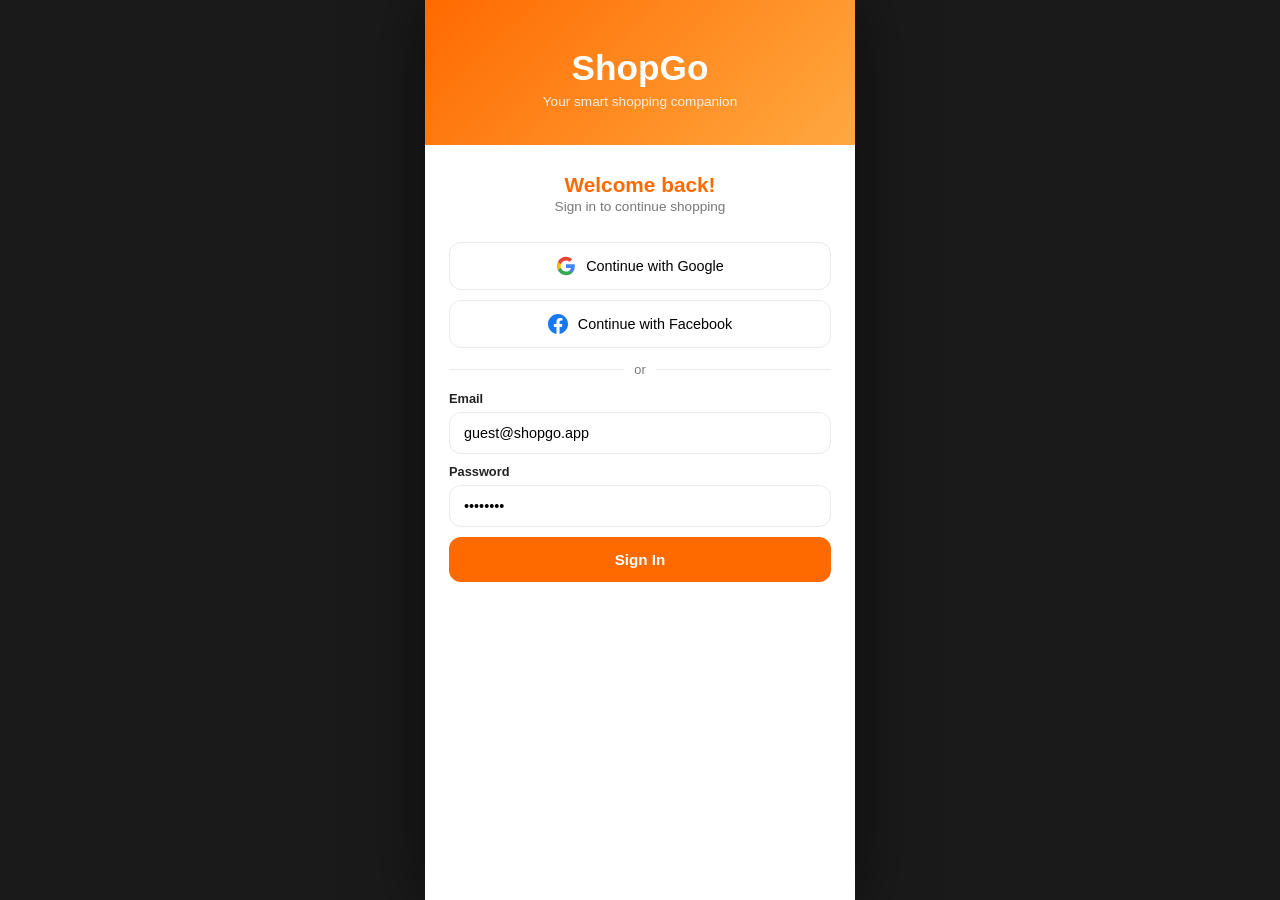
==== commit c92a5e42: "Update index.html" ====
--- a/index.html
+++ b/index.html
@@ -15,15 +15,26 @@
 <style>
 :root{--p:#FF6A00;--pd:#e05a00;--s:#FFA940;--bg:#F5F5F5;--card:#fff;--t:#222;--t2:#777;--red:#FF3B30;--bdr:#EAEAEA;--ok:#22C55E}
 *{box-sizing:border-box;margin:0;padding:0;-webkit-tap-highlight-color:transparent}
-html,body{height:100%;height:100dvh}
-body{background:#1a1a1a;display:flex;justify-content:center;align-items:flex-start;font-family:'Poppins',sans-serif}
-#app{max-width:430px;width:100%;height:100vh;height:100dvh;background:#fff;display:flex;flex-direction:column;overflow:hidden;flex-shrink:0}
+html{height:100%}
+body{height:100%;background:#1a1a1a;display:flex;justify-content:center;align-items:stretch;font-family:'Poppins',sans-serif}
+#app{
+  max-width:430px;
+  width:100%;
+  height:100vh;
+  background:#fff;
+  display:flex;
+  flex-direction:column;
+  overflow:hidden;
+  position:relative;
+}
 @media(min-width:450px){#app{box-shadow:0 0 60px rgba(0,0,0,.6)}}
+/* Login overlays everything */
 .screen{position:absolute;inset:0;display:none;flex-direction:column;overflow-y:auto}
 .screen.active{display:flex}
 #screen-login{position:absolute;inset:0;z-index:100;display:none;flex-direction:column;overflow-y:auto;background:#fff}
 #screen-login.active{display:flex}
-#top-nav{background:var(--p);display:flex;align-items:center;padding:0 12px;height:52px;flex-shrink:0;gap:4px}
+/* Top nav — fixed height, never shrinks */
+#top-nav{background:var(--p);display:flex;align-items:center;padding:0 12px;height:52px;min-height:52px;flex-shrink:0;gap:4px;z-index:60}
 .tnav-logo{color:#fff;font-weight:700;font-size:1.15rem;margin-right:8px;white-space:nowrap}
 .tnav-tabs{display:flex;flex:1;overflow-x:auto;gap:2px;scrollbar-width:none}
 .tnav-tabs::-webkit-scrollbar{display:none}
@@ -31,15 +42,25 @@
 .tnav-tab.active{color:#fff;border-bottom:2px solid #fff}
 .tnav-cart{background:none;border:none;cursor:pointer;position:relative;padding:4px}
 #tnav-badge,#bot-badge{position:absolute;top:-2px;right:-4px;background:var(--red);color:#fff;font-size:.6rem;font-weight:700;border-radius:50%;width:16px;height:16px;display:flex;align-items:center;justify-content:center;pointer-events:none}
-#bot-nav{background:#fff;display:flex;border-top:1px solid var(--bdr);flex-shrink:0;padding-bottom:env(safe-area-inset-bottom,0px);z-index:60}
-.bnav-item{flex:1;display:flex;flex-direction:column;align-items:center;padding:8px 4px 6px;cursor:pointer;border:none;background:none;position:relative;font-family:'Poppins',sans-serif}
-.bnav-item svg{stroke:#aaa;transition:stroke .2s}
-.bnav-item span{font-size:.6rem;color:#aaa;margin-top:2px;transition:color .2s}
-.bnav-item.active svg{stroke:var(--p)}
-.bnav-item.active span{color:var(--p);font-weight:600}
+/* Main content — takes all remaining space between navbars */
 #main-content{flex:1;overflow:hidden;position:relative;min-height:0}
 .tab-panel{position:absolute;inset:0;display:none;flex-direction:column;overflow-y:auto;background:var(--bg)}
 .tab-panel.active{display:flex}
+/* Bottom nav — fixed height, never shrinks, safe area for iPhone */
+#bot-nav{
+  background:#fff;
+  display:flex;
+  border-top:1px solid var(--bdr);
+  flex-shrink:0;
+  min-height:56px;
+  padding-bottom:env(safe-area-inset-bottom,0px);
+  z-index:60;
+}
+.bnav-item{flex:1;display:flex;flex-direction:column;align-items:center;justify-content:center;padding:6px 4px;cursor:pointer;border:none;background:none;position:relative;font-family:'Poppins',sans-serif;min-height:56px}
+.bnav-item svg{stroke:#aaa;transition:stroke .2s;flex-shrink:0}
+.bnav-item span{font-size:.58rem;color:#aaa;margin-top:2px;transition:color .2s;line-height:1}
+.bnav-item.active svg{stroke:var(--p)}
+.bnav-item.active span{color:var(--p);font-weight:600}
 .scard{background:#fff;padding:16px;margin-bottom:8px}
 .sctitle{font-size:.88rem;font-weight:600;margin-bottom:12px;color:var(--t)}
 .ifield{width:100%;padding:12px 14px;border:1.5px solid var(--bdr);border-radius:12px;margin-bottom:10px;font-family:'Poppins',sans-serif;font-size:.9rem;outline:none}
@@ -1054,6 +1075,16 @@
 }
 
 document.addEventListener('DOMContentLoaded',function(){
+  // Fix height for mobile browsers — sets --vh to actual visible height
+  function setVH(){
+    var vh = window.innerHeight * 0.01;
+    document.documentElement.style.setProperty('--vh', vh + 'px');
+    var app = el('app');
+    if(app) app.style.height = window.innerHeight + 'px';
+  }
+  setVH();
+  window.addEventListener('resize', setVH);
+  window.addEventListener('orientationchange', function(){ setTimeout(setVH, 200); });
   initSupabase();
   renderCats();
   renderProds();
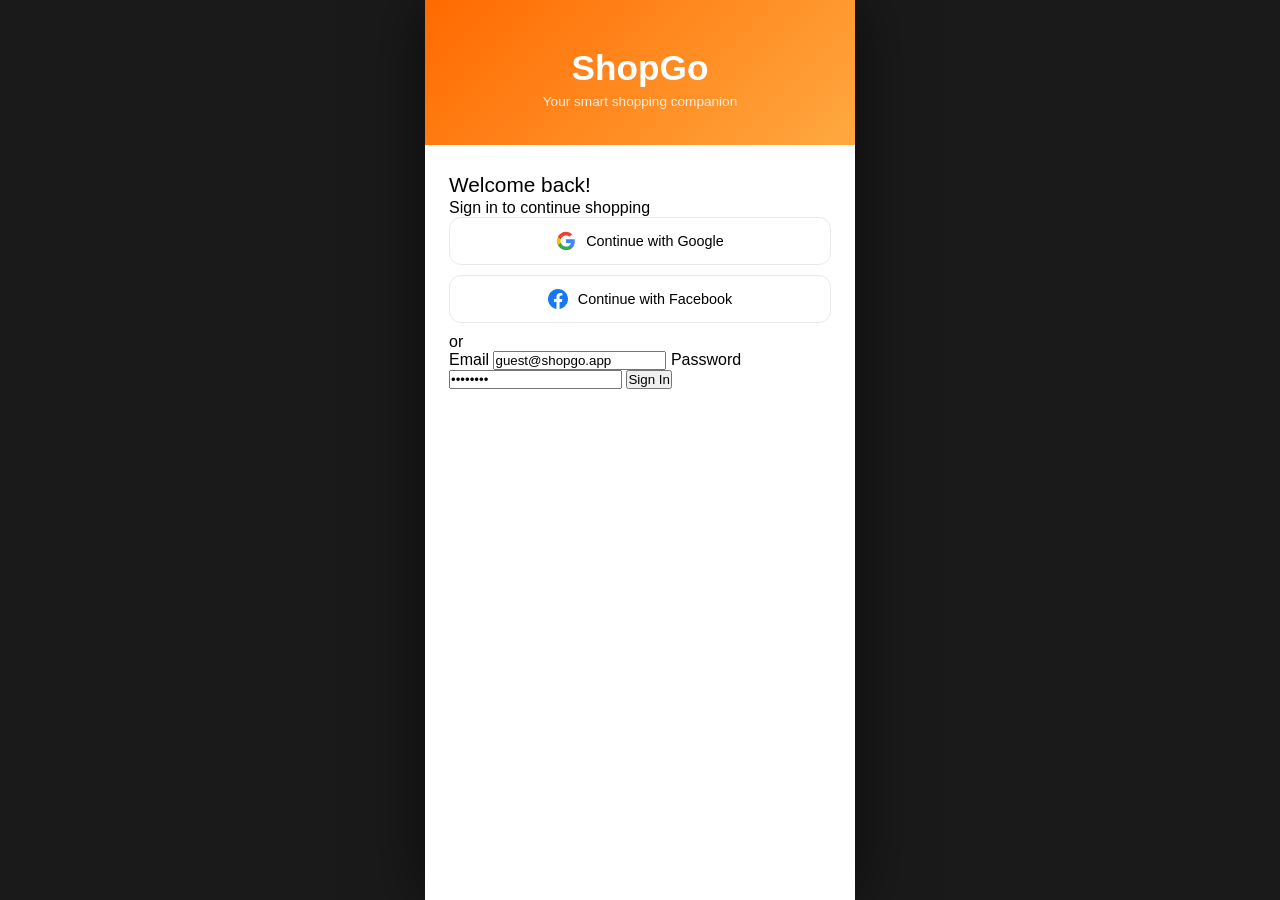
==== commit 7de647b6: "Adjust app height and remove mobile height fix Removed fixed height for app and mobile height adjust" ====
--- a/index.html
+++ b/index.html
@@ -20,7 +20,7 @@
 #app{
   max-width:430px;
   width:100%;
-  height:100vh;
+  height:100%;
   background:#fff;
   display:flex;
   flex-direction:column;
@@ -34,33 +34,12 @@
 #screen-login{position:absolute;inset:0;z-index:100;display:none;flex-direction:column;overflow-y:auto;background:#fff}
 #screen-login.active{display:flex}
 /* Top nav — fixed height, never shrinks */
-#top-nav{background:var(--p);display:flex;align-items:center;padding:0 12px;height:52px;min-height:52px;flex-shrink:0;gap:4px;z-index:60}
-.tnav-logo{color:#fff;font-weight:700;font-size:1.15rem;margin-right:8px;white-space:nowrap}
-.tnav-tabs{display:flex;flex:1;overflow-x:auto;gap:2px;scrollbar-width:none}
-.tnav-tabs::-webkit-scrollbar{display:none}
-.tnav-tab{color:rgba(255,255,255,.75);background:none;border:none;border-bottom:2px solid transparent;padding:6px 10px;font-size:.78rem;font-family:'Poppins',sans-serif;cursor:pointer;white-space:nowrap;font-weight:500}
-.tnav-tab.active{color:#fff;border-bottom:2px solid #fff}
-.tnav-cart{background:none;border:none;cursor:pointer;position:relative;padding:4px}
-#tnav-badge,#bot-badge{position:absolute;top:-2px;right:-4px;background:var(--red);color:#fff;font-size:.6rem;font-weight:700;border-radius:50%;width:16px;height:16px;display:flex;align-items:center;justify-content:center;pointer-events:none}
-/* Main content — takes all remaining space between navbars */
+#top-nav{background:var(--p);display:flex;align-items:center;padding:0 12px;height:52px;min-height:
+.bnav-item.active svg{stroke:var(--p)}
+.bnav-item.active span{color:var(--p);font-weight:600}
 #main-content{flex:1;overflow:hidden;position:relative;min-height:0}
 .tab-panel{position:absolute;inset:0;display:none;flex-direction:column;overflow-y:auto;background:var(--bg)}
 .tab-panel.active{display:flex}
-/* Bottom nav — fixed height, never shrinks, safe area for iPhone */
-#bot-nav{
-  background:#fff;
-  display:flex;
-  border-top:1px solid var(--bdr);
-  flex-shrink:0;
-  min-height:56px;
-  padding-bottom:env(safe-area-inset-bottom,0px);
-  z-index:60;
-}
-.bnav-item{flex:1;display:flex;flex-direction:column;align-items:center;justify-content:center;padding:6px 4px;cursor:pointer;border:none;background:none;position:relative;font-family:'Poppins',sans-serif;min-height:56px}
-.bnav-item svg{stroke:#aaa;transition:stroke .2s;flex-shrink:0}
-.bnav-item span{font-size:.58rem;color:#aaa;margin-top:2px;transition:color .2s;line-height:1}
-.bnav-item.active svg{stroke:var(--p)}
-.bnav-item.active span{color:var(--p);font-weight:600}
 .scard{background:#fff;padding:16px;margin-bottom:8px}
 .sctitle{font-size:.88rem;font-weight:600;margin-bottom:12px;color:var(--t)}
 .ifield{width:100%;padding:12px 14px;border:1.5px solid var(--bdr);border-radius:12px;margin-bottom:10px;font-family:'Poppins',sans-serif;font-size:.9rem;outline:none}
@@ -1075,16 +1054,6 @@
 }
 
 document.addEventListener('DOMContentLoaded',function(){
-  // Fix height for mobile browsers — sets --vh to actual visible height
-  function setVH(){
-    var vh = window.innerHeight * 0.01;
-    document.documentElement.style.setProperty('--vh', vh + 'px');
-    var app = el('app');
-    if(app) app.style.height = window.innerHeight + 'px';
-  }
-  setVH();
-  window.addEventListener('resize', setVH);
-  window.addEventListener('orientationchange', function(){ setTimeout(setVH, 200); });
   initSupabase();
   renderCats();
   renderProds();
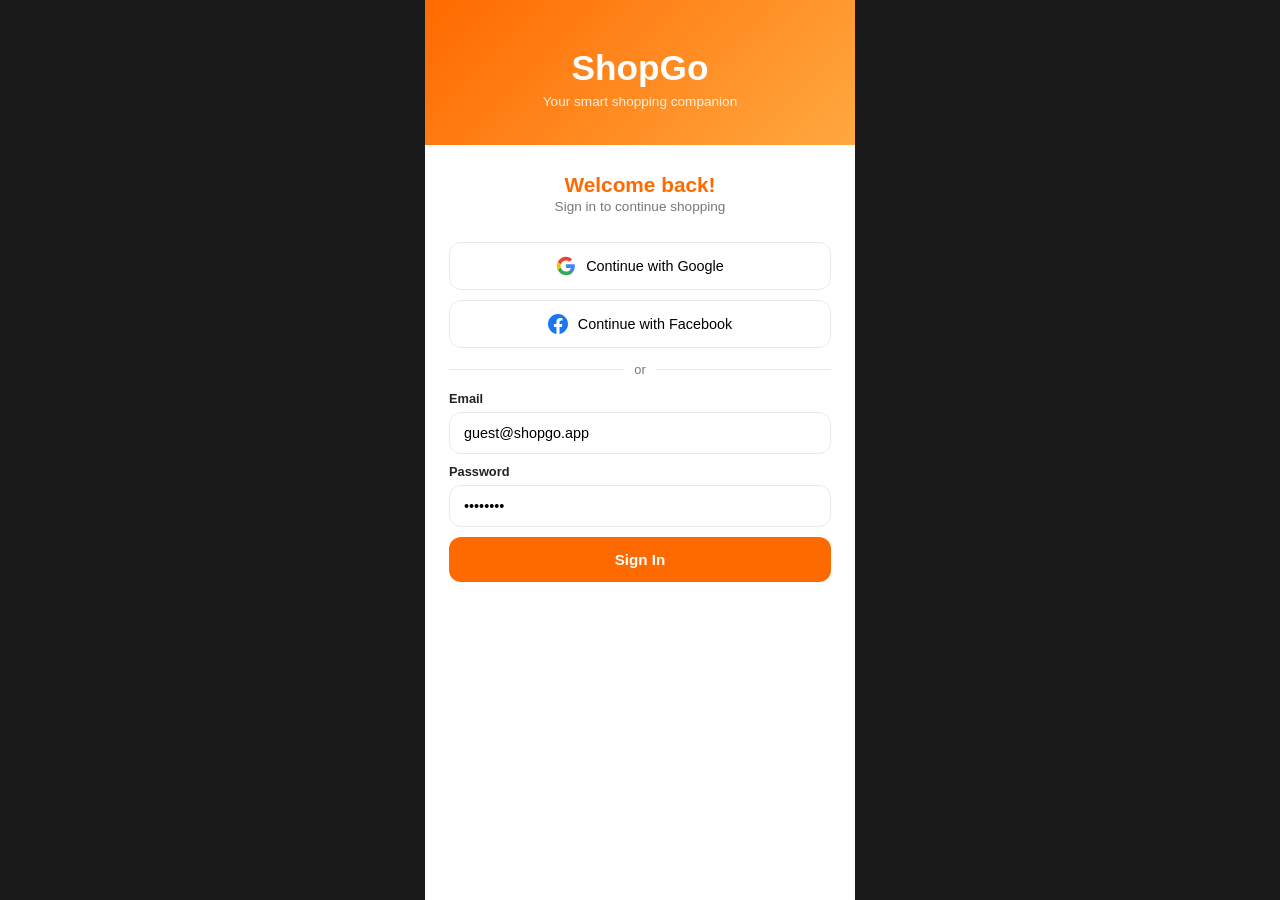
==== commit e87548ac: "Update index.html" ====
--- a/index.html
+++ b/index.html
@@ -15,26 +15,25 @@
 <style>
 :root{--p:#FF6A00;--pd:#e05a00;--s:#FFA940;--bg:#F5F5F5;--card:#fff;--t:#222;--t2:#777;--red:#FF3B30;--bdr:#EAEAEA;--ok:#22C55E}
 *{box-sizing:border-box;margin:0;padding:0;-webkit-tap-highlight-color:transparent}
-html{height:100%}
-body{height:100%;background:#1a1a1a;display:flex;justify-content:center;align-items:stretch;font-family:'Poppins',sans-serif}
-#app{
-  max-width:430px;
-  width:100%;
-  height:100%;
-  background:#fff;
-  display:flex;
-  flex-direction:column;
-  overflow:hidden;
-  position:relative;
-}
-@media(min-width:450px){#app{box-shadow:0 0 60px rgba(0,0,0,.6)}}
-/* Login overlays everything */
+body{background:#1a1a1a;display:flex;justify-content:center;align-items:flex-start;min-height:100vh;font-family:'Poppins',sans-serif}
+#app{max-width:430px;width:100%;min-height:100vh;background:#fff;display:flex;flex-direction:column;position:relative;overflow:hidden}
+@media(max-width:430px){#app{height:100vh;height:100dvh;overflow:hidden}}
 .screen{position:absolute;inset:0;display:none;flex-direction:column;overflow-y:auto}
 .screen.active{display:flex}
 #screen-login{position:absolute;inset:0;z-index:100;display:none;flex-direction:column;overflow-y:auto;background:#fff}
 #screen-login.active{display:flex}
-/* Top nav — fixed height, never shrinks */
-#top-nav{background:var(--p);display:flex;align-items:center;padding:0 12px;height:52px;min-height:
+#top-nav{background:var(--p);display:flex;align-items:center;padding:0 12px;height:52px;flex-shrink:0;gap:4px}
+.tnav-logo{color:#fff;font-weight:700;font-size:1.15rem;margin-right:8px;white-space:nowrap}
+.tnav-tabs{display:flex;flex:1;overflow-x:auto;gap:2px;scrollbar-width:none}
+.tnav-tabs::-webkit-scrollbar{display:none}
+.tnav-tab{color:rgba(255,255,255,.75);background:none;border:none;border-bottom:2px solid transparent;padding:6px 10px;font-size:.78rem;font-family:'Poppins',sans-serif;cursor:pointer;white-space:nowrap;font-weight:500}
+.tnav-tab.active{color:#fff;border-bottom:2px solid #fff}
+.tnav-cart{background:none;border:none;cursor:pointer;position:relative;padding:4px}
+#tnav-badge,#bot-badge{position:absolute;top:-2px;right:-4px;background:var(--red);color:#fff;font-size:.6rem;font-weight:700;border-radius:50%;width:16px;height:16px;display:flex;align-items:center;justify-content:center;pointer-events:none}
+#bot-nav{background:#fff;display:flex;border-top:1px solid var(--bdr);flex-shrink:0;padding-bottom:env(safe-area-inset-bottom,0px);position:relative;z-index:60}
+.bnav-item{flex:1;display:flex;flex-direction:column;align-items:center;padding:8px 4px 6px;cursor:pointer;border:none;background:none;position:relative;font-family:'Poppins',sans-serif}
+.bnav-item svg{stroke:#aaa;transition:stroke .2s}
+.bnav-item span{font-size:.6rem;color:#aaa;margin-top:2px;transition:color .2s}
 .bnav-item.active svg{stroke:var(--p)}
 .bnav-item.active span{color:var(--p);font-weight:600}
 #main-content{flex:1;overflow:hidden;position:relative;min-height:0}
@@ -45,7 +44,7 @@
 .ifield{width:100%;padding:12px 14px;border:1.5px solid var(--bdr);border-radius:12px;margin-bottom:10px;font-family:'Poppins',sans-serif;font-size:.9rem;outline:none}
 .ifield:focus{border-color:var(--p)}
 .srow{display:flex;justify-content:space-between;font-size:.9rem;color:var(--t2);margin-bottom:6px}
-.bbar{background:#fff;padding:12px 16px;display:flex;gap:10px;border-top:1px solid var(--bdr);flex-shrink:0;margin-top:auto}
+.bbar{position:sticky;bottom:0;background:#fff;padding:12px 16px;display:flex;gap:10px;border-top:1px solid var(--bdr)}
 .btn{width:100%;padding:14px;border-radius:12px;border:none;font-family:'Poppins',sans-serif;font-weight:600;cursor:pointer;font-size:.95rem}
 .bp{background:var(--p);color:#fff}
 .bo{background:#fff;color:var(--p);border:1.5px solid var(--p)}
@@ -871,61 +870,14 @@
   var payEl=document.querySelector('.popt.active');
   var payText=payEl?payEl.querySelector('div div').textContent:'GCash';
   var sub=cartSub(),total=sub+S.ship-S.disc;
-  var orderNum=genNum();
-  var cartSnapshot=S.cart.slice();
-
   S.order={
-    id:orderNum,
+    id:genNum(),
     date:new Date().toLocaleDateString('en-PH',{year:'numeric',month:'long',day:'numeric'}),
     pay:payText,total:total,addr:addr.value.trim(),
-    items:cartSnapshot,step:1
+    items:S.cart.slice(),step:1
   };
   S.cart=[];
   badges();
-
-  // Save to Supabase in background
-  if(supabaseClient){
-    var btn=el('order-btn');
-    if(btn){btn.textContent='Saving...';btn.disabled=true;}
-    supabaseClient.from('orders').insert({
-      order_number: orderNum,
-      customer_name: (el('co-name').value||'Guest').trim(),
-      address: addr.value.trim(),
-      contact_number: (el('co-phone').value||'').trim(),
-      payment_method: payText,
-      subtotal: sub,
-      shipping_fee: S.ship,
-      discount: S.disc,
-      total_amount: total,
-      status: 'Order Placed'
-    }).select().single().then(function(res){
-      if(btn){btn.textContent='Place Order';btn.disabled=false;}
-      if(res.error){console.error('Order save error:',res.error.message);return;}
-      var orderId=res.data.id;
-      // Save order items
-      var itemRows=cartSnapshot.map(function(i){return{
-        order_id:orderId,
-        product_id:i.id,
-        product_name:i.title,
-        product_price:i.price,
-        quantity:i.qty,
-        selected_variation:i.variation,
-        item_total:i.price*i.qty
-      };});
-      supabaseClient.from('order_items').insert(itemRows).then(function(r){
-        if(r.error)console.error('Items save error:',r.error.message);
-      });
-      // Save initial tracking log
-      supabaseClient.from('order_tracking_logs').insert({
-        order_id:orderId,
-        status:'Order Placed',
-        note:'Your order has been received and is being processed.'
-      }).then(function(r){
-        if(r.error)console.error('Tracking log error:',r.error.message);
-      });
-    });
-  }
-
   switchPanel('confirmation');
 }
 </script>
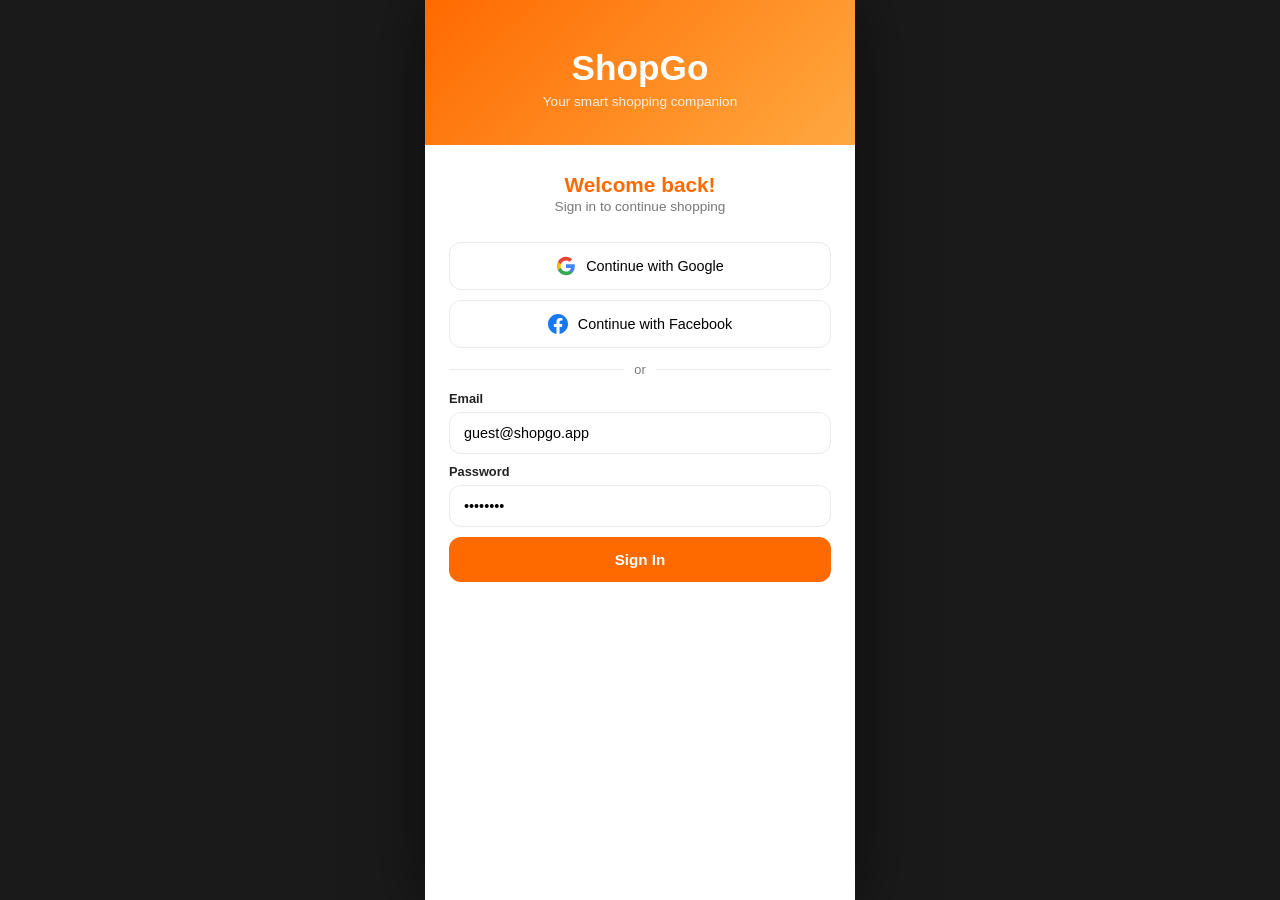
==== commit 6e6e785d: "Update index.html" ====
--- a/index.html
+++ b/index.html
@@ -15,14 +15,26 @@
 <style>
 :root{--p:#FF6A00;--pd:#e05a00;--s:#FFA940;--bg:#F5F5F5;--card:#fff;--t:#222;--t2:#777;--red:#FF3B30;--bdr:#EAEAEA;--ok:#22C55E}
 *{box-sizing:border-box;margin:0;padding:0;-webkit-tap-highlight-color:transparent}
-body{background:#1a1a1a;display:flex;justify-content:center;align-items:flex-start;min-height:100vh;font-family:'Poppins',sans-serif}
-#app{max-width:430px;width:100%;min-height:100vh;background:#fff;display:flex;flex-direction:column;position:relative;overflow:hidden}
-@media(max-width:430px){#app{height:100vh;height:100dvh;overflow:hidden}}
+html{height:100%}
+body{height:100%;background:#1a1a1a;display:flex;justify-content:center;align-items:stretch;font-family:'Poppins',sans-serif}
+#app{
+  max-width:430px;
+  width:100%;
+  height:100vh;
+  background:#fff;
+  display:flex;
+  flex-direction:column;
+  overflow:hidden;
+  position:relative;
+}
+@media(min-width:450px){#app{box-shadow:0 0 60px rgba(0,0,0,.6)}}
+/* Login overlays everything */
 .screen{position:absolute;inset:0;display:none;flex-direction:column;overflow-y:auto}
 .screen.active{display:flex}
 #screen-login{position:absolute;inset:0;z-index:100;display:none;flex-direction:column;overflow-y:auto;background:#fff}
 #screen-login.active{display:flex}
-#top-nav{background:var(--p);display:flex;align-items:center;padding:0 12px;height:52px;flex-shrink:0;gap:4px}
+/* Top nav — fixed height, never shrinks */
+#top-nav{background:var(--p);display:flex;align-items:center;padding:0 12px;height:52px;min-height:52px;flex-shrink:0;gap:4px;z-index:60}
 .tnav-logo{color:#fff;font-weight:700;font-size:1.15rem;margin-right:8px;white-space:nowrap}
 .tnav-tabs{display:flex;flex:1;overflow-x:auto;gap:2px;scrollbar-width:none}
 .tnav-tabs::-webkit-scrollbar{display:none}
@@ -30,21 +42,31 @@
 .tnav-tab.active{color:#fff;border-bottom:2px solid #fff}
 .tnav-cart{background:none;border:none;cursor:pointer;position:relative;padding:4px}
 #tnav-badge,#bot-badge{position:absolute;top:-2px;right:-4px;background:var(--red);color:#fff;font-size:.6rem;font-weight:700;border-radius:50%;width:16px;height:16px;display:flex;align-items:center;justify-content:center;pointer-events:none}
-#bot-nav{background:#fff;display:flex;border-top:1px solid var(--bdr);flex-shrink:0;padding-bottom:env(safe-area-inset-bottom,0px);position:relative;z-index:60}
-.bnav-item{flex:1;display:flex;flex-direction:column;align-items:center;padding:8px 4px 6px;cursor:pointer;border:none;background:none;position:relative;font-family:'Poppins',sans-serif}
-.bnav-item svg{stroke:#aaa;transition:stroke .2s}
-.bnav-item span{font-size:.6rem;color:#aaa;margin-top:2px;transition:color .2s}
-.bnav-item.active svg{stroke:var(--p)}
-.bnav-item.active span{color:var(--p);font-weight:600}
+/* Main content — takes all remaining space between navbars */
 #main-content{flex:1;overflow:hidden;position:relative;min-height:0}
 .tab-panel{position:absolute;inset:0;display:none;flex-direction:column;overflow-y:auto;background:var(--bg)}
 .tab-panel.active{display:flex}
+/* Bottom nav — fixed height, never shrinks, safe area for iPhone */
+#bot-nav{
+  background:#fff;
+  display:flex;
+  border-top:1px solid var(--bdr);
+  flex-shrink:0;
+  min-height:56px;
+  padding-bottom:env(safe-area-inset-bottom,0px);
+  z-index:60;
+}
+.bnav-item{flex:1;display:flex;flex-direction:column;align-items:center;justify-content:center;padding:6px 4px;cursor:pointer;border:none;background:none;position:relative;font-family:'Poppins',sans-serif;min-height:56px}
+.bnav-item svg{stroke:#aaa;transition:stroke .2s;flex-shrink:0}
+.bnav-item span{font-size:.58rem;color:#aaa;margin-top:2px;transition:color .2s;line-height:1}
+.bnav-item.active svg{stroke:var(--p)}
+.bnav-item.active span{color:var(--p);font-weight:600}
 .scard{background:#fff;padding:16px;margin-bottom:8px}
 .sctitle{font-size:.88rem;font-weight:600;margin-bottom:12px;color:var(--t)}
 .ifield{width:100%;padding:12px 14px;border:1.5px solid var(--bdr);border-radius:12px;margin-bottom:10px;font-family:'Poppins',sans-serif;font-size:.9rem;outline:none}
 .ifield:focus{border-color:var(--p)}
 .srow{display:flex;justify-content:space-between;font-size:.9rem;color:var(--t2);margin-bottom:6px}
-.bbar{position:sticky;bottom:0;background:#fff;padding:12px 16px;display:flex;gap:10px;border-top:1px solid var(--bdr)}
+.bbar{background:#fff;padding:12px 16px;display:flex;gap:10px;border-top:1px solid var(--bdr);flex-shrink:0;margin-top:auto}
 .btn{width:100%;padding:14px;border-radius:12px;border:none;font-family:'Poppins',sans-serif;font-weight:600;cursor:pointer;font-size:.95rem}
 .bp{background:var(--p);color:#fff}
 .bo{background:#fff;color:var(--p);border:1.5px solid var(--p)}
@@ -870,14 +892,61 @@
   var payEl=document.querySelector('.popt.active');
   var payText=payEl?payEl.querySelector('div div').textContent:'GCash';
   var sub=cartSub(),total=sub+S.ship-S.disc;
+  var orderNum=genNum();
+  var cartSnapshot=S.cart.slice();
+
   S.order={
-    id:genNum(),
+    id:orderNum,
     date:new Date().toLocaleDateString('en-PH',{year:'numeric',month:'long',day:'numeric'}),
     pay:payText,total:total,addr:addr.value.trim(),
-    items:S.cart.slice(),step:1
+    items:cartSnapshot,step:1
   };
   S.cart=[];
   badges();
+
+  // Save to Supabase in background
+  if(supabaseClient){
+    var btn=el('order-btn');
+    if(btn){btn.textContent='Saving...';btn.disabled=true;}
+    supabaseClient.from('orders').insert({
+      order_number: orderNum,
+      customer_name: (el('co-name').value||'Guest').trim(),
+      address: addr.value.trim(),
+      contact_number: (el('co-phone').value||'').trim(),
+      payment_method: payText,
+      subtotal: sub,
+      shipping_fee: S.ship,
+      discount: S.disc,
+      total_amount: total,
+      status: 'Order Placed'
+    }).select().single().then(function(res){
+      if(btn){btn.textContent='Place Order';btn.disabled=false;}
+      if(res.error){console.error('Order save error:',res.error.message);return;}
+      var orderId=res.data.id;
+      // Save order items
+      var itemRows=cartSnapshot.map(function(i){return{
+        order_id:orderId,
+        product_id:i.id,
+        product_name:i.title,
+        product_price:i.price,
+        quantity:i.qty,
+        selected_variation:i.variation,
+        item_total:i.price*i.qty
+      };});
+      supabaseClient.from('order_items').insert(itemRows).then(function(r){
+        if(r.error)console.error('Items save error:',r.error.message);
+      });
+      // Save initial tracking log
+      supabaseClient.from('order_tracking_logs').insert({
+        order_id:orderId,
+        status:'Order Placed',
+        note:'Your order has been received and is being processed.'
+      }).then(function(r){
+        if(r.error)console.error('Tracking log error:',r.error.message);
+      });
+    });
+  }
+
   switchPanel('confirmation');
 }
 </script>
@@ -1006,6 +1075,16 @@
 }
 
 document.addEventListener('DOMContentLoaded',function(){
+  // Fix height for mobile browsers — sets --vh to actual visible height
+  function setVH(){
+    var vh = window.innerHeight * 0.01;
+    document.documentElement.style.setProperty('--vh', vh + 'px');
+    var app = el('app');
+    if(app) app.style.height = window.innerHeight + 'px';
+  }
+  setVH();
+  window.addEventListener('resize', setVH);
+  window.addEventListener('orientationchange', function(){ setTimeout(setVH, 200); });
   initSupabase();
   renderCats();
   renderProds();
